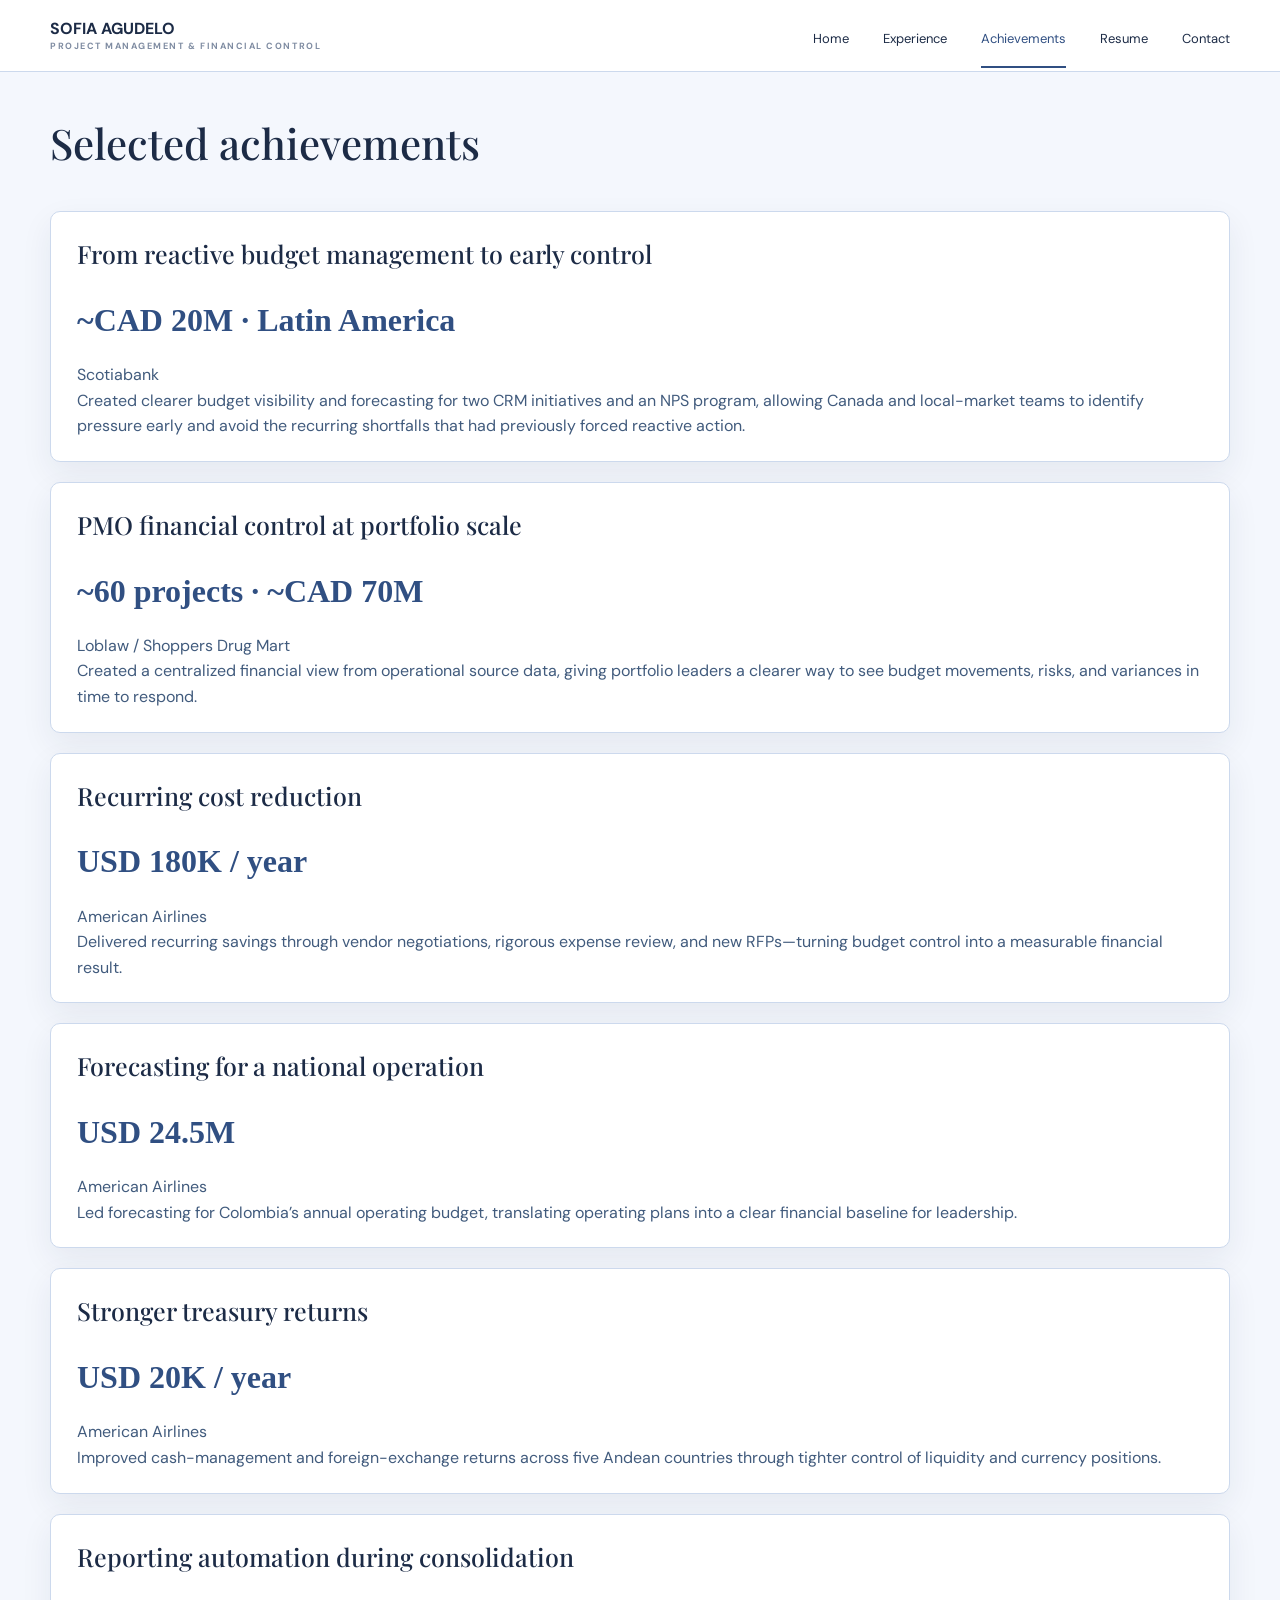
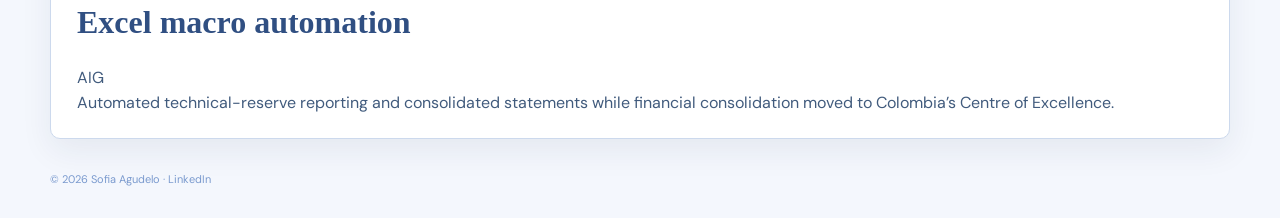
==== achievements.html @ 9b9e077f "Publish Sofia Agudelo portfolio" ====
<!doctype html>
<html lang="en"><head><meta charset="utf-8"><meta name="viewport" content="width=device-width,initial-scale=1"><meta name="robots" content="noindex,nofollow"><title>Achievements · Sofia Agudelo</title><link rel="stylesheet" href="styles.css"><link rel="icon" type="image/svg+xml" href="favicon.svg"><link rel="preconnect" href="https://fonts.googleapis.com"><link rel="preconnect" href="https://fonts.gstatic.com" crossorigin><link href="https://fonts.googleapis.com/css2?family=DM+Sans:wght@400;500;600,700&family=Playfair+Display:wght@500;600&display=swap" rel="stylesheet"></head>
<body><a class="skip" href="#main">Skip to content</a><nav class="nav" aria-label="Main navigation"><div class="wrap"><a class="brand" href="index.html"><span>SOFIA AGUDELO<small>PROJECT MANAGEMENT &amp; FINANCIAL CONTROL</small></span></a><div class="navlinks"><a href="index.html">Home</a><a href="experience.html">Experience</a><a href="achievements.html" class="active" aria-current="page">Achievements</a><a href="resume.html">Resume</a><a href="contact.html">Contact</a></div></div></nav>
<main id="main"><div class="wrap"><header class="page-heading"><h1 class="serif">Selected achievements</h1></header>
<section class="card content-card"><h2 class="serif">From reactive budget management to early control</h2><p><strong class="result">~CAD 20M · Latin America</strong>Scotiabank<br>Created clearer budget visibility and forecasting for two CRM initiatives and an NPS program, allowing Canada and local-market teams to identify pressure early and avoid the recurring shortfalls that had previously forced reactive action.</p></section>
<section class="card content-card"><h2 class="serif">PMO financial control at portfolio scale</h2><p><strong class="result">~60 projects · ~CAD 70M</strong>Loblaw / Shoppers Drug Mart<br>Created a centralized financial view from operational source data, giving portfolio leaders a clearer way to see budget movements, risks, and variances in time to respond.</p></section>
<section class="card content-card"><h2 class="serif">Recurring cost reduction</h2><p><strong class="result">USD 180K / year</strong>American Airlines<br>Delivered recurring savings through vendor negotiations, rigorous expense review, and new RFPs—turning budget control into a measurable financial result.</p></section>
<section class="card content-card"><h2 class="serif">Forecasting for a national operation</h2><p><strong class="result">USD 24.5M</strong>American Airlines<br>Led forecasting for Colombia’s annual operating budget, translating operating plans into a clear financial baseline for leadership.</p></section>
<section class="card content-card"><h2 class="serif">Stronger treasury returns</h2><p><strong class="result">USD 20K / year</strong>American Airlines<br>Improved cash-management and foreign-exchange returns across five Andean countries through tighter control of liquidity and currency positions.</p></section>
<section class="card content-card"><h2 class="serif">Reporting automation during consolidation</h2><p><strong class="result">Excel macro automation</strong>AIG<br>Automated technical-reserve reporting and consolidated statements while financial consolidation moved to Colombia’s Centre of Excellence.</p></section>
</div></main><footer class="wrap footer">© 2026 Sofia Agudelo · <a href="https://www.linkedin.com/in/sofia-agudelo/" target="_blank" rel="noopener noreferrer">LinkedIn</a></footer></body></html>
---- styles.css ----
:root{--ink:#1c2b46;--accent:#304f82;--text:#415b7d;--line:#ccd9ed;--soft:#f4f7fd;--white:#fff;--shadow:0 12px 32px rgba(28,43,70,.07)}
*{box-sizing:border-box}html{scroll-behavior:smooth}body{margin:0;font-family:"DM Sans",Arial,sans-serif;color:var(--ink);background:#fff}a{text-decoration:none;color:inherit}.serif{font-family:"Playfair Display",Georgia,serif}.wrap{width:min(1180px,calc(100% - 56px));margin:auto}
.nav{height:72px;border-bottom:1px solid #edf1f8;background:rgba(255,255,255,.95);position:sticky;top:0;z-index:30}.nav .wrap{height:100%;display:flex;align-items:center;justify-content:space-between}.brand{display:flex;gap:12px;align-items:center;font-weight:700}.brand small{display:block;font-size:9px;letter-spacing:.17em;color:#5e84c3}.navlinks{display:flex;gap:34px;align-items:center;font-size:13px}.navlinks a{padding:25px 0 16px;border-bottom:2px solid transparent}.navlinks a.active{color:var(--accent);border-color:var(--accent)}.btn{display:inline-flex;align-items:center;justify-content:center;gap:10px;padding:13px 23px;border-radius:7px;border:1px solid #afc2e1;font-weight:600;font-size:14px}.btn.primary{background:var(--accent);border-color:var(--accent);color:#fff;box-shadow:0 9px 22px rgba(48,79,130,.18)}.btn.dark{background:#304f82;border-color:#304f82;color:#fff}
.eyebrow{color:var(--accent);font-size:12px;font-weight:700;letter-spacing:.16em;text-transform:uppercase}.hero{position:relative;overflow:hidden;background:linear-gradient(135deg,#fff 0%,#fff 58%,#f5f7fb 58.2%,#fff 100%)}.hero-grid{min-height:330px;display:grid;grid-template-columns:1.2fr .8fr;align-items:end;gap:40px}.hero-copy{align-self:center;padding:25px 0}.hero h1{font-size:48px;line-height:1.04;margin:11px 0 15px;font-weight:500;letter-spacing:-.025em}.hero h1 em{font-style:normal;color:var(--accent)}.hero p{color:var(--text);font-size:16px;line-height:1.58;max-width:610px;margin:0 0 20px}.hero-actions{display:flex;gap:16px;flex-wrap:wrap}.download{display:inline-block;margin-top:18px;color:#4d77bd;text-decoration:underline;text-underline-offset:5px;font-size:13px}.portrait{height:330px;display:flex;align-items:flex-end;justify-content:center}.portrait img{height:318px;max-width:100%;object-fit:contain;object-position:center bottom;filter:drop-shadow(0 20px 30px rgba(28,43,70,.16))}
.trust{border-top:1px solid var(--line);border-bottom:1px solid var(--line);background:#fdfdfd}.trust-label{text-align:center;padding-top:12px;color:#6e91ca;letter-spacing:.18em;font-size:10px}.trust-row{display:grid;grid-template-columns:repeat(4,1fr);align-items:center;text-align:center;height:72px}.org{font-weight:700;font-size:23px}.scotia{color:#e31b23}.tang{color:#f66b13}.sofi{color:#3f67aa}
.section{padding:36px 0}.section h2{font-size:33px;text-align:center;margin:0 0 24px;font-weight:500}.strengths{display:grid;grid-template-columns:repeat(4,1fr);gap:14px}.impact-cards{display:grid;grid-template-columns:repeat(3,1fr);gap:16px}.card{border:1px solid var(--line);border-radius:10px;background:#fff;box-shadow:var(--shadow)}.strength{padding:20px;min-height:142px;display:grid;grid-template-columns:50px 1fr;gap:14px}.ico{width:48px;height:48px;border-radius:50%;background:#f0f3f9;display:grid;place-items:center;color:var(--accent)}.ico svg{width:26px;height:26px}.strength h3,.impact h3{font-family:"Playfair Display";font-size:19px;margin:0 0 8px}.strength p,.impact p{font-size:12.5px;color:#426db3;line-height:1.5;margin:0}.how{background:#fafbfd;border-top:1px solid #edf2f9;border-bottom:1px solid #edf2f9}.how-grid{display:grid;grid-template-columns:repeat(3,1fr);gap:14px}.how-item{padding:18px 20px;border-left:3px solid var(--accent);background:#fff;border-radius:8px;box-shadow:0 8px 22px rgba(28,43,70,.04)}.how-item h3{font-family:"Playfair Display";font-size:19px;margin:0 0 7px}.how-item p{font-size:12px;color:#426db3;line-height:1.5;margin:0}.how-item strong{display:block;color:var(--accent);font-size:10px;margin-top:9px}
.timeline-title{font-size:31px;text-align:center;margin:10px 0 17px}.timeline{display:grid;grid-template-columns:repeat(5,1fr);gap:12px;align-items:start}.job{text-align:center;border-top:1px solid #bfcee7;padding:14px 8px 0;position:relative}.job:before{content:"";position:absolute;top:-5px;left:50%;width:9px;height:9px;border-radius:50%;background:var(--accent);transform:translateX(-50%)}.years{color:var(--accent);font-weight:700;font-size:12px}.job h3{margin:9px 0 5px;font-size:17px}.job p{font-size:12px;color:#3a5f9d;margin:0}
.impact{padding:17px;border-left:3px solid var(--accent);min-height:0}.impact .ico{width:42px;height:42px}.impact .ico svg{width:23px;height:23px}.impact .big{font-family:"Playfair Display";color:var(--accent);font-size:34px;line-height:1;margin:6px 0 9px}.impact h3{font-size:18px;line-height:1.22;margin-bottom:6px}.impact p{font-size:12px;line-height:1.42}.impact-link{display:block;transition:transform .18s ease,box-shadow .18s ease}.impact-link:hover{transform:translateY(-3px);box-shadow:0 16px 36px rgba(28,43,70,.11)}.projects-intro{max-width:620px;margin:-12px auto 24px;text-align:center;color:#426db3;font-size:13px;line-height:1.55}.projects-grid{display:grid;grid-template-columns:repeat(3,1fr);gap:18px}.project{overflow:hidden;display:flex;flex-direction:column;min-height:100%;transition:transform .18s ease,box-shadow .18s ease}.project:hover{transform:translateY(-3px);box-shadow:0 16px 36px rgba(28,43,70,.11)}.project-preview{position:relative;height:210px;overflow:hidden;background:radial-gradient(circle at 50% 18%,#f3f6fa 0%,#f8f9fc 48%,#edf2f9 100%);display:flex;align-items:flex-end;justify-content:center;gap:8px;padding:22px 14px 0}.project-preview.green{background:radial-gradient(circle at 50% 18%,#e8fbef,#f5fbf7 52%,#e3f3e8)}.project-shot{width:31%;max-width:100px;border-radius:15px 15px 0 0;border:4px solid #16243c;border-bottom:0;background:#0f1929;box-shadow:0 13px 26px rgba(28,43,70,.18);overflow:hidden;transform-origin:bottom center}.project-shot:nth-child(1){transform:translateY(16px) rotate(-5deg) scale(.92)}.project-shot:nth-child(2){transform:scale(1.04);z-index:2}.project-shot:nth-child(3){transform:translateY(16px) rotate(5deg) scale(.92)}.project-shot img{width:100%;height:188px;object-fit:cover;object-position:top;display:block}.project-body{padding:18px 18px 17px;display:flex;flex-direction:column;flex:1}.project-kicker{color:var(--accent);font-size:9px;font-weight:700;letter-spacing:.11em;text-transform:uppercase;margin-bottom:7px}.project h3{font-family:"Playfair Display";font-size:20px;margin:0 0 7px}.project p{font-size:11.5px;color:#4d77bd;margin:0;line-height:1.45}.tags{display:flex;gap:6px;margin-top:auto;padding-top:13px}.tag{font-size:10px;background:#f3f6fa;color:#406aaf;padding:4px 8px;border-radius:5px}.projects-more{display:flex;justify-content:center;margin-top:22px}
.cta{margin:28px auto 36px;background:linear-gradient(120deg,#1c2b46,#304f82);border-radius:14px;color:#fff;min-height:128px;padding:27px 34px;display:grid;grid-template-columns:1.1fr 1fr;gap:30px;align-items:center;overflow:hidden}.cta h2{font-size:31px;margin:0;text-align:left}.cta h2 em{color:#ccd9ed;font-style:normal}.cta p{font-size:13px;color:#f4f7fd}.cta-actions{display:flex;gap:14px;align-items:center}.footer{padding:12px 0 30px;color:#7a9ace;font-size:11px}
.stats{margin-top:-18px;position:relative;z-index:2;display:grid;grid-template-columns:repeat(3,1fr);padding:26px 32px;gap:30px}.stat{display:flex;gap:18px;align-items:center;border-right:1px solid var(--line)}.stat:last-child{border:0}.stat .num{font-family:"Playfair Display";font-size:42px;line-height:1}.stat p{font-size:12px;color:#3f68ac;line-height:1.5;margin:0}.experience-list{position:relative;margin:34px 0}.experience-list:before{content:"";position:absolute;left:24px;top:0;bottom:0;width:1px;background:#b5c6e3}.exp{margin:0 0 16px 58px;padding:22px 24px;display:grid;grid-template-columns:180px 1fr 120px;gap:24px;position:relative}.exp:before{content:"";position:absolute;width:14px;height:14px;background:var(--accent);border:4px solid white;border-radius:50%;left:-42px;top:24px;box-shadow:0 0 0 1px #c7d4ea}.exp h3{font-family:"Playfair Display";font-size:23px;margin:0 0 8px}.exp ul{margin:0;padding-left:18px;color:#385d99;font-size:12.5px;line-height:1.5}.exp .when{color:var(--accent);font-weight:700;font-size:12px;text-align:right}
.case{display:grid;grid-template-columns:1.05fr .95fr;gap:26px;padding:28px}.case h3{font-family:"Playfair Display";font-size:25px;margin:8px 0}.case p,.case li{font-size:12.5px;color:#3f68ac;line-height:1.5}.metrics{display:grid;grid-template-columns:repeat(3,1fr);gap:12px;border:1px solid var(--line);border-radius:9px;padding:18px;margin-top:18px}.metric b{font-family:"Playfair Display";font-size:35px;color:var(--accent);display:block}.step{display:grid;grid-template-columns:50px 1fr;gap:12px;margin-bottom:18px}
.filters{display:flex;gap:40px;justify-content:center;margin:18px 0 28px;font-size:13px}.filters .active{border:1px solid var(--accent);color:var(--accent);padding:8px 22px;border-radius:7px}
.ai-grid{display:grid;grid-template-columns:repeat(4,1fr);gap:16px}.ai-card{overflow:hidden}.ai-card img{width:100%;height:165px;object-fit:cover}.ai-card .project-body{padding:14px}.more-grid{display:grid;grid-template-columns:repeat(5,1fr);gap:12px}.mini{padding:15px}.mini h4{margin:0 0 5px;font-size:13px}.mini p{font-size:11px;color:#4f79be;margin:0}
@media(max-width:900px){.wrap{width:min(100% - 30px,760px)}.navlinks{display:none}.hero-grid{grid-template-columns:1fr}.portrait{height:270px}.portrait img{height:260px}.strengths,.impact-cards,.projects-grid,.ai-grid{grid-template-columns:1fr 1fr}.timeline{grid-template-columns:1fr}.job{text-align:left}.how-grid{grid-template-columns:1fr}.stats{grid-template-columns:1fr}.stat{border-right:0;border-bottom:1px solid var(--line);padding-bottom:14px}.exp{grid-template-columns:1fr;margin-left:40px}.exp .when{text-align:left}.case{grid-template-columns:1fr}.cta{grid-template-columns:1fr}.more-grid{grid-template-columns:1fr 1fr}}
@media(max-width:560px){.wrap{width:calc(100% - 24px)}.hero h1{font-size:38px}.hero-grid{gap:24px}.hero-copy{padding:30px 0 0}.hero-actions{margin-bottom:0}.portrait{height:230px;margin-top:0}.portrait img{height:220px}.strengths,.projects-grid,.ai-grid,.more-grid{grid-template-columns:1fr}.impact-cards,.projects-grid{display:flex;gap:14px;overflow-x:auto;scroll-snap-type:x mandatory;scroll-padding-inline:24px;margin:0 -12px;padding:5px 24px 22px;scrollbar-width:none}.impact-cards::-webkit-scrollbar,.projects-grid::-webkit-scrollbar{display:none}.impact-cards .impact,.projects-grid .project{flex:0 0 min(84vw,350px);scroll-snap-align:center;opacity:.62;transform:scale(.96);transition:opacity .18s ease,transform .18s ease,box-shadow .18s ease}.impact-cards .impact{flex-basis:min(78vw,330px)}.impact-cards .impact.marquee-active,.projects-grid .project.marquee-active{opacity:1;transform:scale(1);box-shadow:0 16px 34px rgba(28,43,70,.13)}.trust-row{grid-template-columns:1fr 1fr;height:auto;padding:18px 0;gap:20px}.section h2,.timeline-title{font-size:28px}.stats{padding:20px}.cta{padding:25px 22px}.exp{margin-left:30px;padding:18px}}
.nr-logo{width:36px;height:29px;color:var(--accent);display:block;flex:0 0 auto}.brand{display:flex;gap:11px;align-items:center;font-weight:700}.brand>span{line-height:1.05}.brand small{display:block;font-size:9px;letter-spacing:.17em;color:#5e84c3;margin-top:4px}
.company-logo{display:inline-flex;align-items:center;gap:6px;font-weight:700;line-height:1;white-space:nowrap}.company-logo.scotia-logo{color:#e31b23;font-size:18px}.company-logo.tangerine-logo{color:#f66b13;font-size:18px}.company-logo.tech-logo{color:#1f3355;font-size:18px}.company-logo.sofi-logo{color:#3f67aa;font-size:18px}.sofi-dots{display:grid;grid-template-columns:repeat(3,3px);gap:2px}.sofi-dots i{width:3px;height:3px;border-radius:50%;background:currentColor;display:block}.sap-logo{display:inline-flex;align-items:center;background:#3a5f9c;color:white;font-weight:800;font-size:17px;letter-spacing:-.04em;padding:5px 12px 4px 9px;clip-path:polygon(0 0,100% 0,84% 100%,0 100%);line-height:1}.logo-stack{min-height:30px;display:flex;align-items:center;justify-content:center;margin:7px 0 5px}.job-logo{min-height:28px;display:flex;align-items:center;justify-content:center;margin:7px 0 4px}
.timeline-title{margin:0 0 24px!important}.timeline .job{display:block;transition:.18s ease;border-radius:8px;padding-bottom:10px}.timeline .job:hover{background:#f4f7fd;transform:translateY(-2px)}.timeline .job h3{margin-top:4px}.trust-row .company-logo{justify-content:center}

body{font-size:16px;line-height:1.6}.nav{height:auto;min-height:76px}.nav .wrap{gap:20px;flex-wrap:wrap;padding-block:16px}.navlinks{font-size:14px;gap:22px;flex-wrap:wrap}.navlinks a{padding:4px 0}.brand small{font-size:12px;letter-spacing:.06em}.hero-grid{min-height:410px;align-items:center}.hero h1{line-height:1.15}.portrait{height:290px;align-items:center}.photo-placeholder{height:260px;width:230px;border:1px dashed #8fa9d5;border-radius:12px;display:grid;place-content:center;text-align:center;color:#3a5f9d;background:#f4f7fd}.photo-placeholder small{font-size:14px}.draft-note{background:#f2f5fa;color:#415b7d;padding:10px 0;font-size:14px}.section{scroll-margin-top:100px}.section h2{text-align:left}.impact p,.how-item p,.job p,.exp ul,.footer{font-size:16px}.impact h3,.how-item h3{font-size:23px}.impact{padding:25px}.timeline{grid-template-columns:repeat(3,1fr)}.job{text-align:left;padding:18px}.job:before{left:18px}.years{font-size:14px}.pending{color:#416bb0}.page-heading{padding:50px 0 24px}.page-heading h1{font-size:42px;font-weight:500;margin:0 0 10px}.content-card{padding:28px;margin-bottom:20px}.content-card h2{font-size:25px;font-weight:500;margin-top:0}.content-card p{color:#3a5f9d}.empty-label{font-size:14px;color:#3a5f9d;border:1px dashed #8fa9d5;border-radius:7px;padding:12px 18px;display:inline-block}.footer{border-top:1px solid var(--line);padding-block:24px;margin-top:40px}.skip{position:absolute;left:16px;top:-100px;background:white;padding:12px;z-index:100}.skip:focus{top:10px}a:focus-visible{outline:3px solid #304f82;outline-offset:5px}.cta p{font-size:16px}.cta h2{font-size:30px}.eyebrow{font-size:14px}@media(max-width:900px){.navlinks{display:flex}.hero-grid{grid-template-columns:1fr 0.7fr}.portrait{height:auto}.photo-placeholder{width:100%;height:240px}}@media(max-width:600px){.nav .wrap{align-items:flex-start}.navlinks{gap:12px 18px}.hero-grid{grid-template-columns:1fr;padding-bottom:30px}.portrait{justify-content:flex-start}.photo-placeholder{width:100%;height:170px}.impact-cards{display:grid;grid-template-columns:1fr;margin:0;padding:0;overflow:visible}.impact-cards .impact{opacity:1;transform:none}.timeline{grid-template-columns:1fr}.hero h1,.page-heading h1{font-size:36px}.cta{margin-block:24px}.hero-copy{padding-top:32px}}@media(prefers-reduced-motion:reduce){html{scroll-behavior:auto}*{transition:none!important}}

.variant-bar{background:var(--ink);color:white;padding:10px 0;font-size:14px}.variant-bar .wrap{display:flex;justify-content:space-between;gap:12px;flex-wrap:wrap}.variant-bar a{text-decoration:underline;text-underline-offset:4px}

body{background:#f4f7fd}.nav{background:#f4f7fd;border-color:#ccd9ed}.hero{background:linear-gradient(135deg,#fff 0%,#fff 58%,#ccd9ed 58.2%,#f4f7fd 100%)}.how,.draft-note,.photo-placeholder{background:#f4f7fd;border-color:#ccd9ed}.brand small,.pending,.footer,.impact p,.how-item p,.job p,.content-card p,.photo-placeholder,.empty-label{color:#415b7d}.photo-placeholder,.empty-label,.btn,.job{border-color:#ccd9ed}.cta{background:linear-gradient(120deg,#1c2b46,#304f82)}.cta p{color:#f4f7fd}.navlinks a.active{border-color:#304f82}

/* Match the concise layout of Nicolas's profile. */
.hero-grid{min-height:330px}.hero-copy{padding:28px 0}.hero h1{font-size:48px;line-height:1.06;max-width:640px}.hero p{max-width:580px;line-height:1.58}.portrait{height:300px}.photo-placeholder{height:250px}.section{padding:30px 0}.section h2{text-align:center;font-size:33px;margin-bottom:22px}.impact{padding:22px;min-height:130px}.impact h3,.how-item h3{font-size:22px;margin-bottom:9px}.impact p,.how-item p{font-size:16px;line-height:1.5}.how-item{padding:20px}.trust-label{font-size:12px;color:var(--text);letter-spacing:.12em}.trust-row .org{font-size:21px;color:var(--ink);font-weight:500}.cta .cta-actions{justify-content:flex-end}.content-card{padding:22px 26px}.content-card p{margin-bottom:0}.page-heading{padding-top:38px}.footer{font-size:14px;margin-top:24px}@media(max-width:600px){.hero h1{font-size:38px}.hero-copy{padding-top:28px}.portrait{height:170px}.photo-placeholder{height:160px}.section h2{font-size:28px}.trust-row .org{font-size:18px}.cta .cta-actions{justify-content:flex-start}.impact{min-height:0}}

.resume-grid{display:grid;grid-template-columns:1fr 1fr;gap:18px}.resume-grid .content-card{margin-bottom:0}.content-card ul{padding-left:20px;margin:12px 0 0;color:var(--text);font-size:16px;line-height:1.65}.content-card .pending{font-size:14px}.resume-grid + .content-card{margin-top:20px}@media(max-width:700px){.resume-grid{grid-template-columns:1fr}}

.employer{font-weight:600;color:var(--accent)!important;margin-top:-4px}.result{display:block;font-family:Georgia,serif;font-size:32px;color:var(--accent);margin:8px 0 16px}.resume-career{margin:18px 0 32px}.resume-role{display:flex;justify-content:space-between;gap:24px;padding:16px 0;border-bottom:1px solid var(--line)}.resume-role p{margin:4px 0 0;color:var(--text)}.resume-role>span{font-size:14px;color:var(--text);text-align:right}.impact .big{font-size:32px}.content-card li+li{margin-top:5px}@media(max-width:600px){.resume-role{display:block}.resume-role>span{display:block;text-align:left;margin-top:6px}}

.portrait .sofia-portrait{width:260px;height:300px;object-fit:cover;object-position:center 30%;border-radius:12px;filter:none}@media(max-width:600px){.portrait{height:260px}.portrait .sofia-portrait{width:220px;height:260px}}

/* Larger transparent portrait aligned with the hero baseline. */
.hero-grid{min-height:390px;align-items:end}.hero .portrait{height:390px;align-self:end;align-items:flex-end;justify-content:center}.hero .portrait .sofia-portrait{display:block;width:auto;height:390px;max-width:100%;object-fit:contain;object-position:center bottom;border-radius:0;filter:none}@media(max-width:900px) and (min-width:601px){.hero .portrait{height:350px}.hero .portrait .sofia-portrait{height:auto;max-height:350px;width:100%}}@media(max-width:600px){.hero-grid{padding-bottom:0;gap:18px}.hero .portrait{height:330px}.hero .portrait .sofia-portrait{height:330px;width:auto}.hero-copy{padding-bottom:0}}

/* Shared system aligned to Nicolas's profile */
.nav{height:72px;min-height:72px;background:rgba(255,255,255,.95)}.nav .wrap{height:72px;padding-block:0;gap:24px;flex-wrap:nowrap}.brand small{font-size:9px;letter-spacing:.17em;color:#7f8ca2}.navlinks{font-size:13px;gap:34px;flex-wrap:nowrap}.navlinks a{padding:25px 0 16px}.footer{border:0;padding:12px 0 30px;margin-top:0;font-size:11px;color:#7a9ace}.experience-hero{background:linear-gradient(135deg,#fff 0%,#fff 58%,#e8f0fa 58.2%,#fff 100%)}.experience-hero .wrap{min-height:240px;padding:54px 0 40px}.experience-hero h1{font:500 48px/1.04 "Playfair Display",Georgia,serif;margin:0 0 12px}.experience-hero p{margin:0;max-width:590px;color:var(--text);font-size:16px;line-height:1.58}.experience-list{position:relative;max-width:1080px;margin:48px auto 40px;padding-left:10px}.experience-list:before{content:"";position:absolute;left:30px;top:0;bottom:0;width:1px;background:#b9c9df}.exp{scroll-margin-top:92px;margin:0 0 16px 72px;padding:24px 26px;display:grid;grid-template-columns:190px minmax(0,1fr) 132px;gap:24px;position:relative;border:1px solid var(--line);border-radius:10px;background:#fff;box-shadow:var(--shadow)}.exp:before{content:"";position:absolute;width:14px;height:14px;background:var(--accent);border:4px solid white;border-radius:50%;left:-50px;top:24px;box-shadow:0 0 0 1px #c8d7e9}.exp h2{font:500 23px/1.2 "Playfair Display",Georgia,serif;margin:0 0 8px}.exp ul{margin:0;padding-left:18px;color:var(--text);font-size:12.5px;line-height:1.55}.exp li+li{margin-top:9px}.exp time{color:var(--accent);font-weight:700;font-size:12px;text-align:right;padding-top:5px}.exp-meta{display:flex;flex-direction:column;align-items:flex-start;gap:12px}.exp-meta strong{font-size:16px;line-height:1.25}.tag{display:inline-block;font-size:10px;background:#edf3fb;color:#476793;padding:4px 8px;border-radius:5px}.resume-page{padding-bottom:40px}.resume-head{padding:42px 0 24px;display:flex;justify-content:space-between;align-items:end;gap:24px}.resume-head h1{font:500 44px/1.04 "Playfair Display",Georgia,serif;margin:0 0 7px}.resume-head p{margin:0;color:#647187}.resume-summary{border-top:1px solid var(--line);border-bottom:1px solid var(--line);padding:20px 0;margin-bottom:32px}.resume-summary p{font:500 22px/1.35 "Playfair Display",Georgia,serif;max-width:720px;margin:0}.resume-section{margin:0 0 36px}.section-label{font-size:11px;letter-spacing:.16em;color:var(--accent);font-weight:700;margin-bottom:12px}.resume-list{border-top:1px solid var(--line)}.resume-list a{display:grid;grid-template-columns:minmax(0,1fr) 150px 20px;gap:20px;align-items:center;border-bottom:1px solid var(--line);padding:17px 4px;transition:background .18s ease,padding .18s ease}.resume-list a:hover{background:#f6f9fe;padding-inline:12px}.resume-list strong{font:500 20px/1.2 "Playfair Display",Georgia,serif;display:block}.resume-list small{display:block;color:var(--text);font-size:13px;margin-top:4px}.resume-list time{color:var(--accent);font-size:12px;font-weight:700;text-align:right}.resume-list b{font-size:19px;color:var(--accent);font-weight:500}.credential-grid{display:grid;grid-template-columns:1fr 1fr;gap:14px}.credential-grid article{border:1px solid var(--line);border-radius:10px;padding:18px 20px;min-height:94px}.credential-grid strong{font:500 19px/1.22 "Playfair Display",Georgia,serif;display:block}.credential-grid span{display:block;font-size:13px;color:var(--text);margin-top:7px}.skill-line{margin:0;color:var(--text);font-size:14px;line-height:1.6;max-width:900px}@media(max-width:900px){.nav .wrap{height:auto;min-height:72px;flex-wrap:wrap;padding-block:12px}.navlinks{display:flex;gap:14px 22px;flex-wrap:wrap}.experience-hero .wrap{padding:40px 0}.exp{grid-template-columns:1fr;margin-left:46px}.exp:before{left:-38px}.experience-list:before{left:20px}.exp time{text-align:left}.credential-grid{grid-template-columns:1fr}.resume-list a{grid-template-columns:minmax(0,1fr) 120px 18px}}@media(max-width:560px){.navlinks{font-size:12px}.experience-hero h1{font-size:38px}.experience-list{margin-top:30px}.exp{margin-left:30px;padding:18px}.resume-head{padding:32px 0 20px;align-items:flex-start;flex-direction:column}.resume-head h1{font-size:36px}.resume-summary p{font-size:20px}.resume-list a{grid-template-columns:1fr 18px;gap:10px;padding:16px 2px}.resume-list time{grid-column:1;color:var(--text);text-align:left}.resume-list b{grid-column:2;grid-row:1}.credential-grid article{min-height:auto}.footer{font-size:11px}}
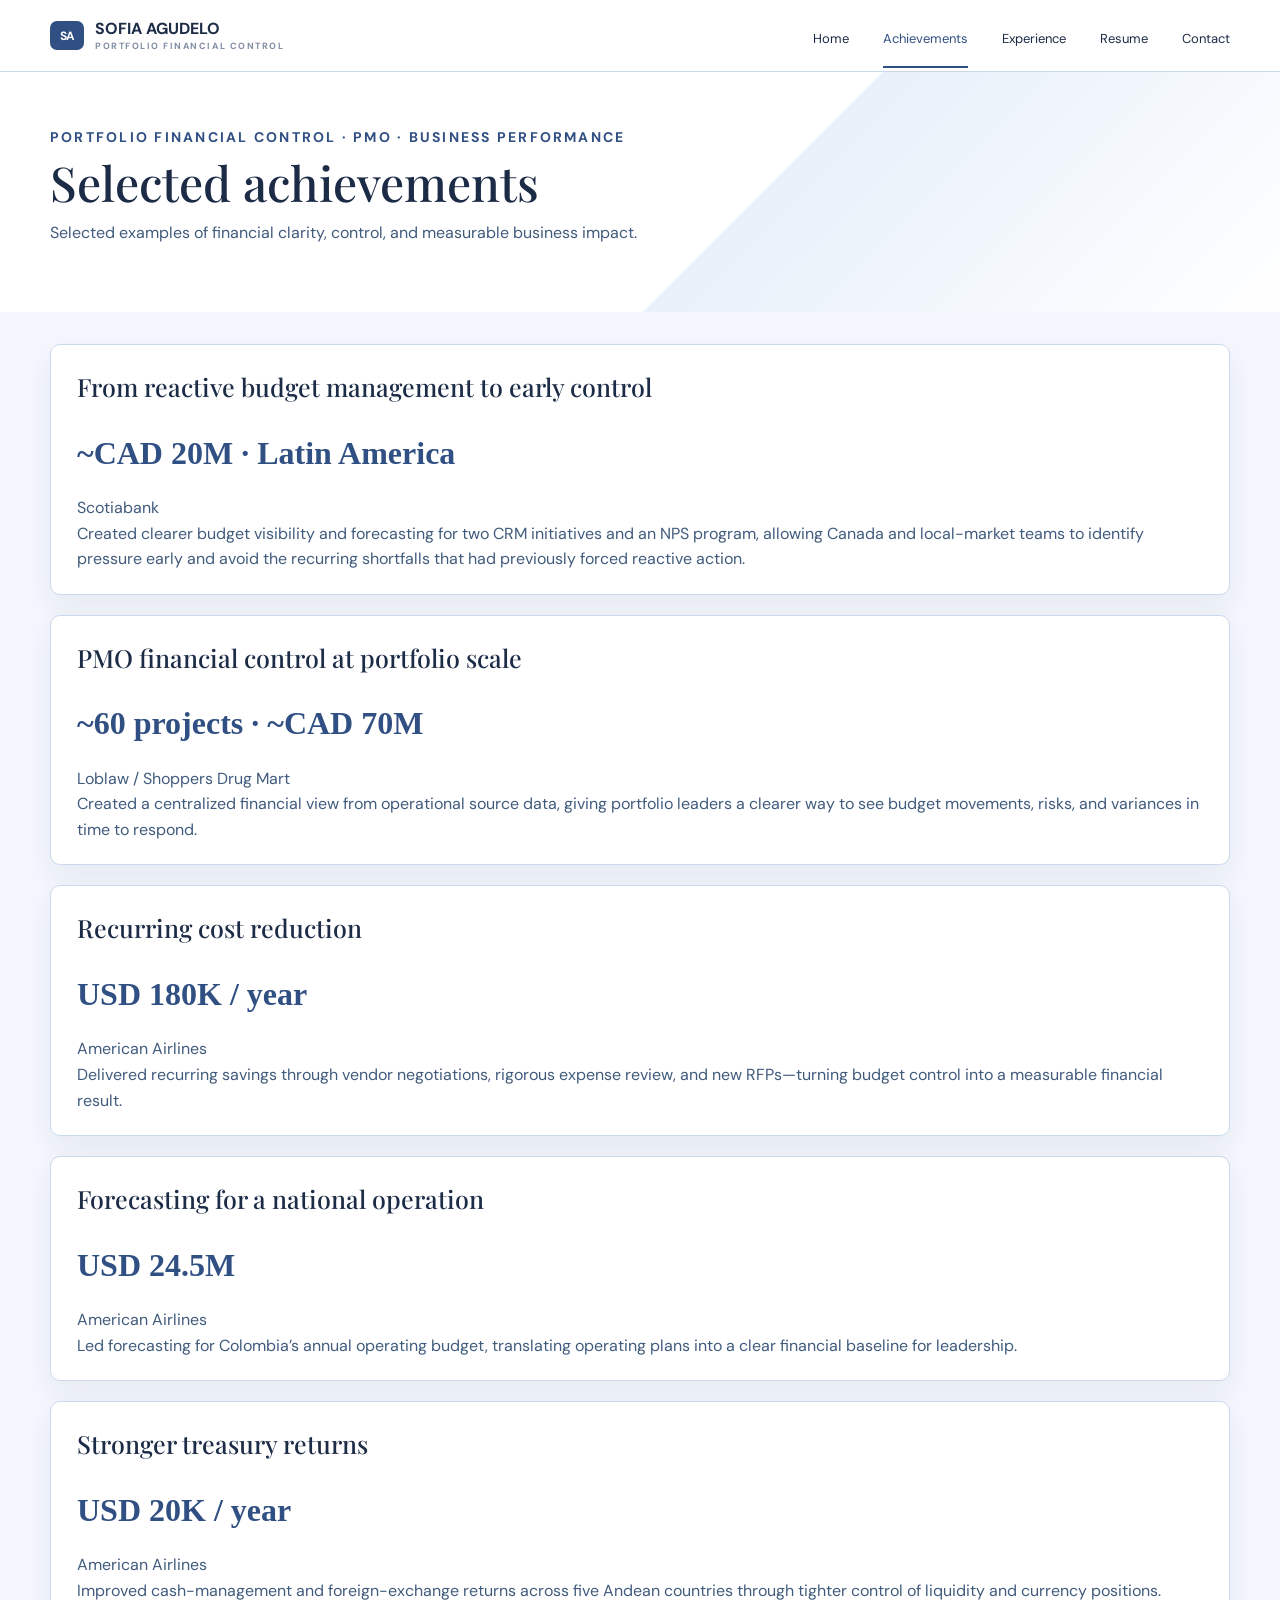
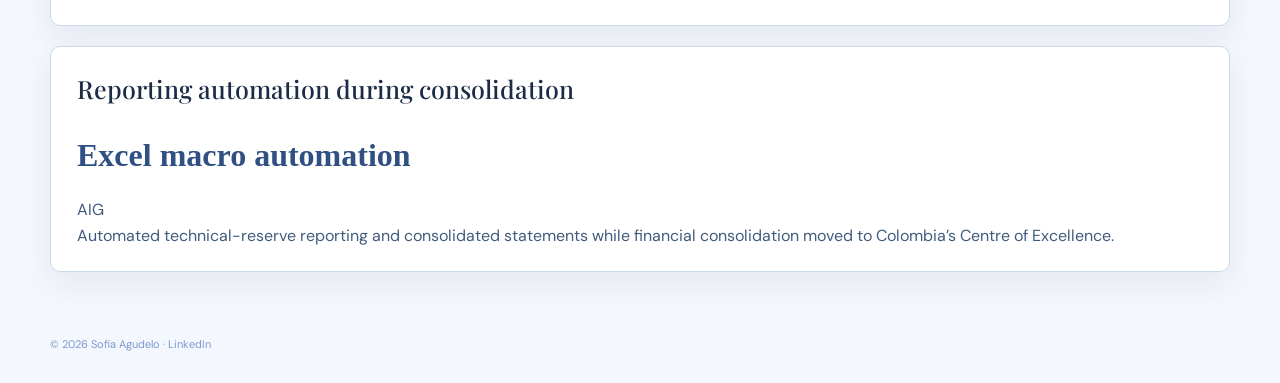
==== commit 98404690: "Polish Sofia portfolio experience" ====
--- a/achievements.html
+++ b/achievements.html
@@ -1,7 +1,7 @@
 <!doctype html>
-<html lang="en"><head><meta charset="utf-8"><meta name="viewport" content="width=device-width,initial-scale=1"><meta name="robots" content="noindex,nofollow"><title>Achievements · Sofia Agudelo</title><link rel="stylesheet" href="styles.css"><link rel="icon" type="image/svg+xml" href="favicon.svg"><link rel="preconnect" href="https://fonts.googleapis.com"><link rel="preconnect" href="https://fonts.gstatic.com" crossorigin><link href="https://fonts.googleapis.com/css2?family=DM+Sans:wght@400;500;600,700&family=Playfair+Display:wght@500;600&display=swap" rel="stylesheet"></head>
-<body><a class="skip" href="#main">Skip to content</a><nav class="nav" aria-label="Main navigation"><div class="wrap"><a class="brand" href="index.html"><span>SOFIA AGUDELO<small>PROJECT MANAGEMENT &amp; FINANCIAL CONTROL</small></span></a><div class="navlinks"><a href="index.html">Home</a><a href="experience.html">Experience</a><a href="achievements.html" class="active" aria-current="page">Achievements</a><a href="resume.html">Resume</a><a href="contact.html">Contact</a></div></div></nav>
-<main id="main"><div class="wrap"><header class="page-heading"><h1 class="serif">Selected achievements</h1></header>
+<html lang="en"><head><meta charset="utf-8"><meta name="viewport" content="width=device-width,initial-scale=1"><meta name="robots" content="noindex,nofollow"><title>Achievements · Sofia Agudelo</title><link rel="stylesheet" href="styles.css?v=20260928-4"><link rel="icon" type="image/svg+xml" href="favicon.svg"><link rel="preconnect" href="https://fonts.googleapis.com"><link rel="preconnect" href="https://fonts.gstatic.com" crossorigin><link href="https://fonts.googleapis.com/css2?family=DM+Sans:wght@400;500;600;700&family=Playfair+Display:wght@500;600&display=swap" rel="stylesheet"></head>
+<body><a class="skip" href="#main">Skip to content</a><nav class="nav" aria-label="Main navigation"><div class="wrap"><a class="brand" href="index.html"><span>SOFIA AGUDELO<small>PORTFOLIO FINANCIAL CONTROL</small></span></a><div class="navlinks"><a href="index.html">Home</a><a href="achievements.html" class="active" aria-current="page">Achievements</a><a href="experience.html">Experience</a><a href="resume.html">Resume</a><a href="contact.html">Contact</a></div></div></nav>
+<main id="main"><header class="experience-hero"><div class="wrap"><div class="eyebrow">Portfolio Financial Control · PMO · Business Performance</div><h1 class="serif">Selected achievements</h1><p>Selected examples of financial clarity, control, and measurable business impact.</p></div></header><div class="wrap">
 <section class="card content-card"><h2 class="serif">From reactive budget management to early control</h2><p><strong class="result">~CAD 20M · Latin America</strong>Scotiabank<br>Created clearer budget visibility and forecasting for two CRM initiatives and an NPS program, allowing Canada and local-market teams to identify pressure early and avoid the recurring shortfalls that had previously forced reactive action.</p></section>
 <section class="card content-card"><h2 class="serif">PMO financial control at portfolio scale</h2><p><strong class="result">~60 projects · ~CAD 70M</strong>Loblaw / Shoppers Drug Mart<br>Created a centralized financial view from operational source data, giving portfolio leaders a clearer way to see budget movements, risks, and variances in time to respond.</p></section>
 <section class="card content-card"><h2 class="serif">Recurring cost reduction</h2><p><strong class="result">USD 180K / year</strong>American Airlines<br>Delivered recurring savings through vendor negotiations, rigorous expense review, and new RFPs—turning budget control into a measurable financial result.</p></section>
--- a/styles.css
+++ b/styles.css
@@ -38,3 +38,27 @@
 
 /* Shared system aligned to Nicolas's profile */
 .nav{height:72px;min-height:72px;background:rgba(255,255,255,.95)}.nav .wrap{height:72px;padding-block:0;gap:24px;flex-wrap:nowrap}.brand small{font-size:9px;letter-spacing:.17em;color:#7f8ca2}.navlinks{font-size:13px;gap:34px;flex-wrap:nowrap}.navlinks a{padding:25px 0 16px}.footer{border:0;padding:12px 0 30px;margin-top:0;font-size:11px;color:#7a9ace}.experience-hero{background:linear-gradient(135deg,#fff 0%,#fff 58%,#e8f0fa 58.2%,#fff 100%)}.experience-hero .wrap{min-height:240px;padding:54px 0 40px}.experience-hero h1{font:500 48px/1.04 "Playfair Display",Georgia,serif;margin:0 0 12px}.experience-hero p{margin:0;max-width:590px;color:var(--text);font-size:16px;line-height:1.58}.experience-list{position:relative;max-width:1080px;margin:48px auto 40px;padding-left:10px}.experience-list:before{content:"";position:absolute;left:30px;top:0;bottom:0;width:1px;background:#b9c9df}.exp{scroll-margin-top:92px;margin:0 0 16px 72px;padding:24px 26px;display:grid;grid-template-columns:190px minmax(0,1fr) 132px;gap:24px;position:relative;border:1px solid var(--line);border-radius:10px;background:#fff;box-shadow:var(--shadow)}.exp:before{content:"";position:absolute;width:14px;height:14px;background:var(--accent);border:4px solid white;border-radius:50%;left:-50px;top:24px;box-shadow:0 0 0 1px #c8d7e9}.exp h2{font:500 23px/1.2 "Playfair Display",Georgia,serif;margin:0 0 8px}.exp ul{margin:0;padding-left:18px;color:var(--text);font-size:12.5px;line-height:1.55}.exp li+li{margin-top:9px}.exp time{color:var(--accent);font-weight:700;font-size:12px;text-align:right;padding-top:5px}.exp-meta{display:flex;flex-direction:column;align-items:flex-start;gap:12px}.exp-meta strong{font-size:16px;line-height:1.25}.tag{display:inline-block;font-size:10px;background:#edf3fb;color:#476793;padding:4px 8px;border-radius:5px}.resume-page{padding-bottom:40px}.resume-head{padding:42px 0 24px;display:flex;justify-content:space-between;align-items:end;gap:24px}.resume-head h1{font:500 44px/1.04 "Playfair Display",Georgia,serif;margin:0 0 7px}.resume-head p{margin:0;color:#647187}.resume-summary{border-top:1px solid var(--line);border-bottom:1px solid var(--line);padding:20px 0;margin-bottom:32px}.resume-summary p{font:500 22px/1.35 "Playfair Display",Georgia,serif;max-width:720px;margin:0}.resume-section{margin:0 0 36px}.section-label{font-size:11px;letter-spacing:.16em;color:var(--accent);font-weight:700;margin-bottom:12px}.resume-list{border-top:1px solid var(--line)}.resume-list a{display:grid;grid-template-columns:minmax(0,1fr) 150px 20px;gap:20px;align-items:center;border-bottom:1px solid var(--line);padding:17px 4px;transition:background .18s ease,padding .18s ease}.resume-list a:hover{background:#f6f9fe;padding-inline:12px}.resume-list strong{font:500 20px/1.2 "Playfair Display",Georgia,serif;display:block}.resume-list small{display:block;color:var(--text);font-size:13px;margin-top:4px}.resume-list time{color:var(--accent);font-size:12px;font-weight:700;text-align:right}.resume-list b{font-size:19px;color:var(--accent);font-weight:500}.credential-grid{display:grid;grid-template-columns:1fr 1fr;gap:14px}.credential-grid article{border:1px solid var(--line);border-radius:10px;padding:18px 20px;min-height:94px}.credential-grid strong{font:500 19px/1.22 "Playfair Display",Georgia,serif;display:block}.credential-grid span{display:block;font-size:13px;color:var(--text);margin-top:7px}.skill-line{margin:0;color:var(--text);font-size:14px;line-height:1.6;max-width:900px}@media(max-width:900px){.nav .wrap{height:auto;min-height:72px;flex-wrap:wrap;padding-block:12px}.navlinks{display:flex;gap:14px 22px;flex-wrap:wrap}.experience-hero .wrap{padding:40px 0}.exp{grid-template-columns:1fr;margin-left:46px}.exp:before{left:-38px}.experience-list:before{left:20px}.exp time{text-align:left}.credential-grid{grid-template-columns:1fr}.resume-list a{grid-template-columns:minmax(0,1fr) 120px 18px}}@media(max-width:560px){.navlinks{font-size:12px}.experience-hero h1{font-size:38px}.experience-list{margin-top:30px}.exp{margin-left:30px;padding:18px}.resume-head{padding:32px 0 20px;align-items:flex-start;flex-direction:column}.resume-head h1{font-size:36px}.resume-summary p{font-size:20px}.resume-list a{grid-template-columns:1fr 18px;gap:10px;padding:16px 2px}.resume-list time{grid-column:1;color:var(--text);text-align:left}.resume-list b{grid-column:2;grid-row:1}.credential-grid article{min-height:auto}.footer{font-size:11px}}
+.brand:before{content:"SA";display:grid;place-items:center;width:34px;height:29px;border-radius:7px;background:var(--accent);color:#fff;font:700 12px/1 "DM Sans",Arial,sans-serif;letter-spacing:-.05em;flex:0 0 auto}.experience-hero .eyebrow{margin-bottom:10px}.experience-hero + .wrap{padding-top:32px;padding-bottom:32px}.hero{background:linear-gradient(135deg,#fff 0%,#fff 58%,#e8f0fa 58.2%,#fff 100%)}.timeline .job{min-height:136px}.timeline .job h3{font:500 18px/1.2 "Playfair Display",Georgia,serif;color:var(--ink)}.timeline .job p{line-height:1.45}.timeline .job:focus-visible{outline:3px solid var(--accent);outline-offset:4px}@media(max-width:600px){.timeline{gap:12px}.timeline .job{min-height:auto;padding:18px 20px 18px 28px;border:1px solid var(--line);border-top:1px solid var(--line);border-radius:10px;box-shadow:var(--shadow)}.timeline .job:before{left:18px;top:18px}.timeline .job h3{margin:8px 0 5px}.timeline .job p{font-size:14px}}
+
+/* Keep anchored roles clear of the taller wrapped navigation on smaller screens. */
+@media(max-width:900px){.exp{scroll-margin-top:170px}}
+
+/* Responsive navigation is intentionally a solid two-row surface. */
+@media(max-width:900px){.nav{min-height:142px;height:142px;background:#fff!important;box-shadow:0 4px 16px rgba(28,43,70,.08);z-index:100}.nav .wrap{height:142px;min-height:142px;display:grid;grid-template-columns:1fr;grid-template-rows:72px 70px;gap:0;padding:0}.brand{align-self:center}.navlinks{width:100%;height:70px;display:flex;align-items:center;gap:22px;flex-wrap:nowrap;overflow-x:auto;white-space:nowrap;padding:0 2px;scrollbar-width:none}.navlinks::-webkit-scrollbar{display:none}.navlinks a{padding:24px 0 17px;flex:0 0 auto}.exp{scroll-margin-top:170px}}@media(max-width:560px){.nav{min-height:130px;height:130px}.nav .wrap{height:130px;min-height:130px;grid-template-rows:64px 66px}.brand:before{width:30px;height:27px;font-size:11px}.brand small{font-size:8px;letter-spacing:.12em}.navlinks{height:66px;gap:18px}.navlinks a{padding:21px 0 16px}.exp{scroll-margin-top:158px}}
+
+/* Navigation order and resume viewer. */
+.navlinks a[href="index.html"]{order:1}.navlinks a[href="achievements.html"]{order:2}.navlinks a[href="experience.html"]{order:3}.navlinks a[href="resume.html"]{order:4}.navlinks a[href="contact.html"]{order:5}.resume-view-page{padding:44px 0 38px}.resume-view-head{display:flex;align-items:end;justify-content:space-between;gap:24px;margin-bottom:26px}.resume-view-head h1{font:500 46px/1.04 "Playfair Display",Georgia,serif;margin:7px 0 8px}.resume-view-head p{margin:0;color:var(--text);font-size:15px}.resume-viewer{height:min(1060px,calc(100vh - 220px));min-height:720px;border:1px solid var(--line);border-radius:12px;overflow:hidden;background:#f4f7fd;box-shadow:var(--shadow)}.resume-viewer object{display:block;width:100%;height:100%;border:0}.resume-viewer p{margin:0;padding:28px;color:var(--text)}.experience-resume-link{margin-top:20px}@media(max-width:700px){.resume-view-page{padding-top:30px}.resume-view-head{align-items:flex-start;flex-direction:column;margin-bottom:18px}.resume-view-head h1{font-size:38px}.resume-viewer{height:calc(100vh - 230px);min-height:560px;border-radius:8px}.experience-resume-link{margin-top:16px}}
+
+/* Explicit ordering prevents page-specific markup from changing the menu sequence. */
+.navlinks a[href="index.html"]{order:1!important}.navlinks a[href="achievements.html"]{order:2!important}.navlinks a[href="experience.html"]{order:3!important}.navlinks a[href="resume.html"]{order:4!important}.navlinks a[href="contact.html"]{order:5!important}.brand:before,.btn.primary{background:#304f82!important;border-color:#304f82!important}.btn.primary{box-shadow:none}.resume-actions{display:flex;gap:12px;flex-wrap:wrap}.pdf-shell{background:#fff;border:1px solid var(--line);border-radius:12px;box-shadow:0 14px 34px rgba(28,43,70,.07);padding:10px;margin-bottom:36px}.pdf-shell object{width:100%;height:78vh;min-height:720px;border:0;border-radius:8px;display:block}.resume-preview{display:grid;gap:18px;padding:18px;background:#eaf0f9}.resume-preview img{display:block;width:100%;height:auto;background:#fff;box-shadow:0 8px 24px rgba(28,43,70,.16)}@media(max-width:700px){.pdf-shell{padding:5px;border-radius:8px}.pdf-shell object{height:72vh;min-height:560px}.resume-preview{gap:8px;padding:8px}.resume-actions{width:100%}}
+
+/* A flatter career timeline: company and contribution read as one statement. */
+.timeline .job h3{display:inline;font:600 17px/1.45 "DM Sans",Arial,sans-serif;color:var(--ink);margin:0}.timeline .job h3:after{content:" · "}.timeline .job p{display:inline;font-size:14px;line-height:1.45;color:var(--text)}@media(max-width:600px){.timeline .job h3{font-size:16px}.timeline .job p{font-size:14px}}
+
+/* Override legacy card typography so this change is obvious in every browser. */
+.timeline .job h3{display:block!important;font:600 16px/1.35 "DM Sans",Arial,sans-serif!important;color:var(--ink)!important;margin:7px 0 2px!important}.timeline .job h3:after{content:""!important}.timeline .job p{display:block!important;margin:0!important;font-size:13px!important;line-height:1.45!important;color:var(--text)!important}
+
+/* Desktop timeline mirrors the compact five-stage composition of Nicolas's profile. */
+@media(min-width:901px){.timeline{grid-template-columns:repeat(5,1fr)!important;gap:12px!important;align-items:start}.timeline .job{min-height:0!important;text-align:center!important;padding:14px 8px 16px!important;border-top:1px solid #bfcee7!important}.timeline .job:before{left:50%!important;top:-5px!important}.timeline .job h3{display:block!important;font:700 18px/1.2 "DM Sans",Arial,sans-serif!important;margin:9px 0 6px!important;text-align:center!important}.timeline .job p{display:block!important;font-size:12px!important;line-height:1.45!important;text-align:center!important}.timeline .years{font-size:12px!important}.timeline .job[href$="#loblaw"] h3{color:#c52035!important}.timeline .job[href$="#scotiabank"] h3{color:#e31b23!important}.timeline .job[href$="#cimento"] h3{color:#304f82!important}.timeline .job[href$="#aig"] h3{color:#4875ab!important}.timeline .job[href$="#american-budget"] h3{color:#2f5f9e!important}}
+
+@media(max-width:900px){.timeline{display:grid!important;grid-template-columns:1fr!important;gap:0!important;position:relative!important;margin:0 0 0 46px!important;padding:0 0 0 42px!important}.timeline:before{content:""!important;position:absolute!important;left:0!important;top:10px!important;bottom:28px!important;width:1px!important;background:#8fb2e9!important}.timeline .job{min-height:0!important;text-align:left!important;border:0!important;border-radius:0!important;background:transparent!important;box-shadow:none!important;padding:0 0 28px!important}.timeline .job:before{left:-54px!important;top:7px!important;width:17px!important;height:17px!important;border:0!important;box-shadow:none!important;background:#304f82!important}.timeline .job h3{display:block!important;text-align:left!important;font:700 18px/1.25 "DM Sans",Arial,sans-serif!important;margin:8px 0 6px!important}.timeline .job p{display:block!important;text-align:left!important;font-size:14px!important;line-height:1.45!important;margin:0!important}.timeline .years{font-size:14px!important}.timeline .job:last-child{padding-bottom:0!important}}
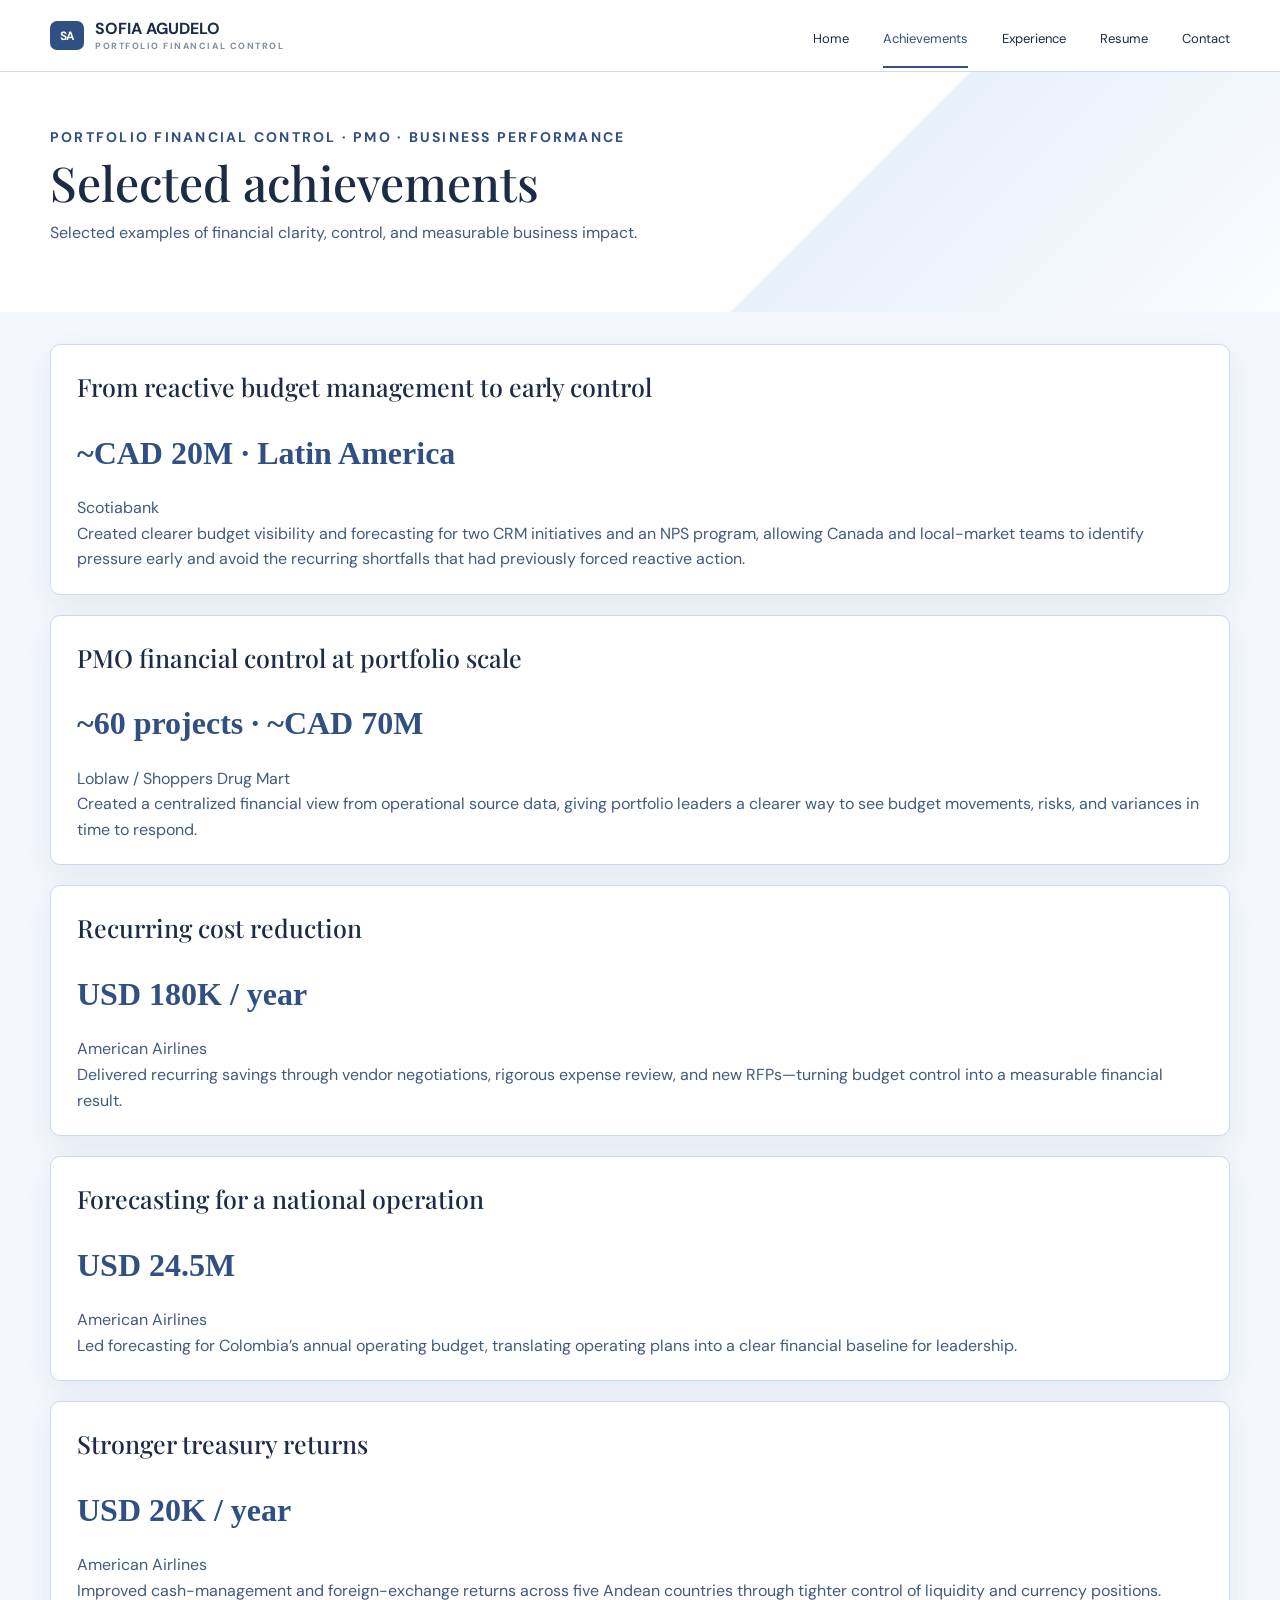
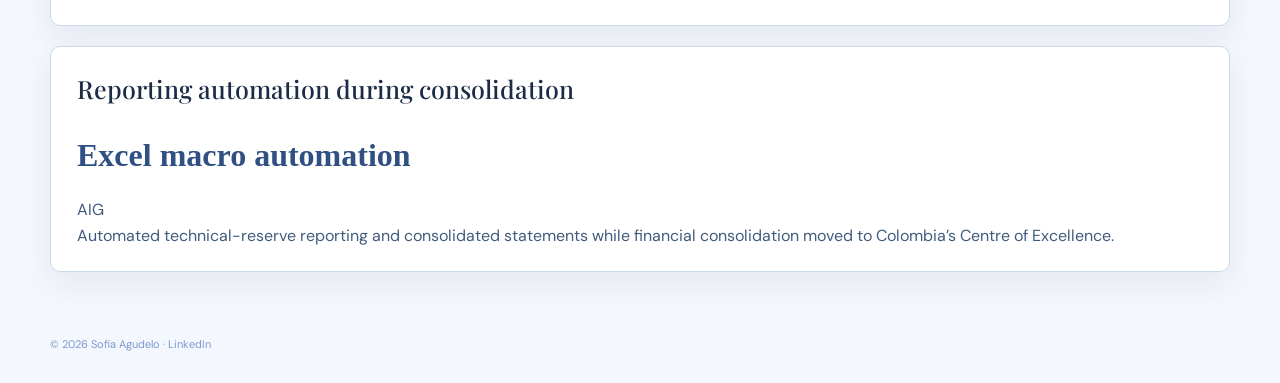
==== commit f4cb1c53: "Use shared banner geometry" ====
--- a/achievements.html
+++ b/achievements.html
@@ -1,5 +1,5 @@
 <!doctype html>
-<html lang="en"><head><meta charset="utf-8"><meta name="viewport" content="width=device-width,initial-scale=1"><meta name="robots" content="noindex,nofollow"><title>Achievements · Sofia Agudelo</title><link rel="stylesheet" href="styles.css?v=20260928-4"><link rel="icon" type="image/svg+xml" href="favicon.svg"><link rel="preconnect" href="https://fonts.googleapis.com"><link rel="preconnect" href="https://fonts.gstatic.com" crossorigin><link href="https://fonts.googleapis.com/css2?family=DM+Sans:wght@400;500;600;700&family=Playfair+Display:wght@500;600&display=swap" rel="stylesheet"></head>
+<html lang="en"><head><meta charset="utf-8"><meta name="viewport" content="width=device-width,initial-scale=1"><meta name="robots" content="noindex,nofollow"><title>Achievements · Sofia Agudelo</title><link rel="stylesheet" href="styles.css?v=20260928-4"><link rel="stylesheet" href="banner-fix.css?v=20260930-1"><link rel="icon" type="image/svg+xml" href="favicon.svg"><link rel="preconnect" href="https://fonts.googleapis.com"><link rel="preconnect" href="https://fonts.gstatic.com" crossorigin><link href="https://fonts.googleapis.com/css2?family=DM+Sans:wght@400;500;600;700&family=Playfair+Display:wght@500;600&display=swap" rel="stylesheet"></head>
 <body><a class="skip" href="#main">Skip to content</a><nav class="nav" aria-label="Main navigation"><div class="wrap"><a class="brand" href="index.html"><span>SOFIA AGUDELO<small>PORTFOLIO FINANCIAL CONTROL</small></span></a><div class="navlinks"><a href="index.html">Home</a><a href="achievements.html" class="active" aria-current="page">Achievements</a><a href="experience.html">Experience</a><a href="resume.html">Resume</a><a href="contact.html">Contact</a></div></div></nav>
 <main id="main"><header class="experience-hero"><div class="wrap"><div class="eyebrow">Portfolio Financial Control · PMO · Business Performance</div><h1 class="serif">Selected achievements</h1><p>Selected examples of financial clarity, control, and measurable business impact.</p></div></header><div class="wrap">
 <section class="card content-card"><h2 class="serif">From reactive budget management to early control</h2><p><strong class="result">~CAD 20M · Latin America</strong>Scotiabank<br>Created clearer budget visibility and forecasting for two CRM initiatives and an NPS program, allowing Canada and local-market teams to identify pressure early and avoid the recurring shortfalls that had previously forced reactive action.</p></section>
--- a/banner-fix.css
+++ b/banner-fix.css
@@ -0,0 +1,44 @@
+/* Shared top-banner geometry across all pages.
+   The gradient is rendered on the same virtual canvas so the diagonal keeps
+   the same angle/scale even when individual headers have different heights. */
+.hero,
+.experience-hero,
+.resume-view-head {
+  background-image: linear-gradient(135deg,#fff 0%,#fff 58%,#e8f0fa 58.2%,#fff 100%) !important;
+  background-size: 100vw 390px !important;
+  background-position: center top !important;
+  background-repeat: no-repeat !important;
+}
+
+/* Resume previously used a constrained header. Extend only its banner to the
+   viewport while keeping the existing content alignment and typography. */
+.resume-view-head {
+  position: relative;
+  left: 50%;
+  width: 100vw;
+  margin-left: -50vw;
+  padding-left: max(28px, calc((100vw - 1180px) / 2));
+  padding-right: max(28px, calc((100vw - 1180px) / 2));
+}
+
+/* Home now has five truthful industry labels, including Sofia's current
+   retail-pharmacy experience at Loblaw / Shoppers Drug Mart. */
+.trust-row { grid-template-columns: repeat(5,1fr); }
+
+@media (max-width: 900px) {
+  .hero,
+  .experience-hero,
+  .resume-view-head { background-size: 100vw 430px !important; }
+  .resume-view-head {
+    padding-left: max(15px, calc((100vw - 760px) / 2));
+    padding-right: max(15px, calc((100vw - 760px) / 2));
+  }
+}
+
+@media (max-width: 560px) {
+  .hero,
+  .experience-hero,
+  .resume-view-head { background-size: 100vw 520px !important; }
+  .trust-row { grid-template-columns: 1fr 1fr; }
+  .resume-view-head { padding-left: 12px; padding-right: 12px; }
+}
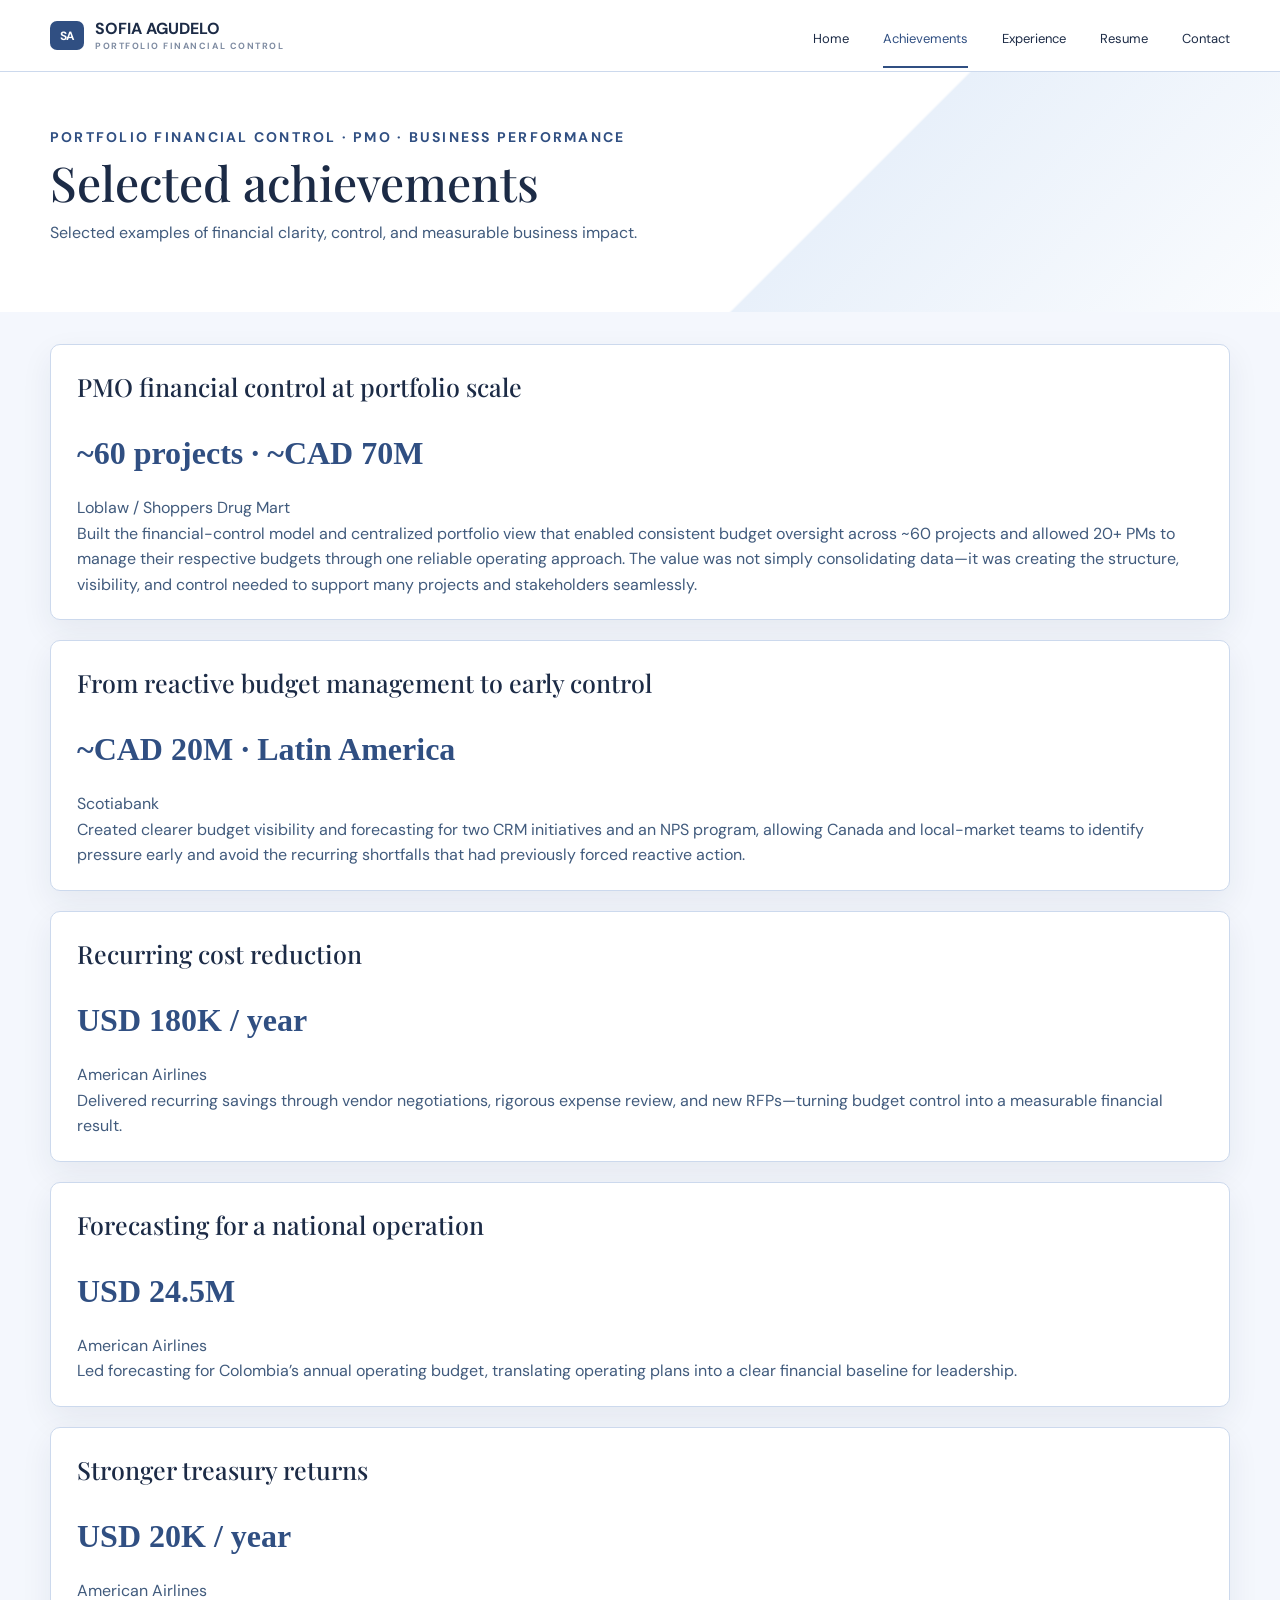
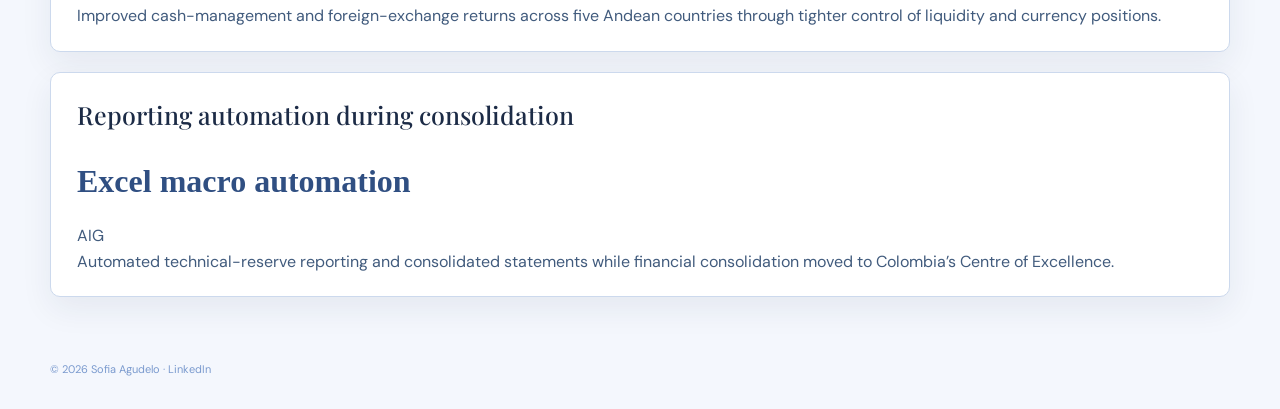
==== commit 0dd693de: "Reorder achievements and strengthen portfolio-control story" ====
--- a/achievements.html
+++ b/achievements.html
@@ -2,8 +2,8 @@
 <html lang="en"><head><meta charset="utf-8"><meta name="viewport" content="width=device-width,initial-scale=1"><meta name="robots" content="noindex,nofollow"><title>Achievements · Sofia Agudelo</title><link rel="stylesheet" href="styles.css?v=20260928-4"><link rel="stylesheet" href="banner-fix.css?v=20260930-1"><link rel="icon" type="image/svg+xml" href="favicon.svg"><link rel="preconnect" href="https://fonts.googleapis.com"><link rel="preconnect" href="https://fonts.gstatic.com" crossorigin><link href="https://fonts.googleapis.com/css2?family=DM+Sans:wght@400;500;600;700&family=Playfair+Display:wght@500;600&display=swap" rel="stylesheet"></head>
 <body><a class="skip" href="#main">Skip to content</a><nav class="nav" aria-label="Main navigation"><div class="wrap"><a class="brand" href="index.html"><span>SOFIA AGUDELO<small>PORTFOLIO FINANCIAL CONTROL</small></span></a><div class="navlinks"><a href="index.html">Home</a><a href="achievements.html" class="active" aria-current="page">Achievements</a><a href="experience.html">Experience</a><a href="resume.html">Resume</a><a href="contact.html">Contact</a></div></div></nav>
 <main id="main"><header class="experience-hero"><div class="wrap"><div class="eyebrow">Portfolio Financial Control · PMO · Business Performance</div><h1 class="serif">Selected achievements</h1><p>Selected examples of financial clarity, control, and measurable business impact.</p></div></header><div class="wrap">
+<section class="card content-card"><h2 class="serif">PMO financial control at portfolio scale</h2><p><strong class="result">~60 projects · ~CAD 70M</strong>Loblaw / Shoppers Drug Mart<br>Built the financial-control model and centralized portfolio view that enabled consistent budget oversight across ~60 projects and allowed 20+ PMs to manage their respective budgets through one reliable operating approach. The value was not simply consolidating data—it was creating the structure, visibility, and control needed to support many projects and stakeholders seamlessly.</p></section>
 <section class="card content-card"><h2 class="serif">From reactive budget management to early control</h2><p><strong class="result">~CAD 20M · Latin America</strong>Scotiabank<br>Created clearer budget visibility and forecasting for two CRM initiatives and an NPS program, allowing Canada and local-market teams to identify pressure early and avoid the recurring shortfalls that had previously forced reactive action.</p></section>
-<section class="card content-card"><h2 class="serif">PMO financial control at portfolio scale</h2><p><strong class="result">~60 projects · ~CAD 70M</strong>Loblaw / Shoppers Drug Mart<br>Created a centralized financial view from operational source data, giving portfolio leaders a clearer way to see budget movements, risks, and variances in time to respond.</p></section>
 <section class="card content-card"><h2 class="serif">Recurring cost reduction</h2><p><strong class="result">USD 180K / year</strong>American Airlines<br>Delivered recurring savings through vendor negotiations, rigorous expense review, and new RFPs—turning budget control into a measurable financial result.</p></section>
 <section class="card content-card"><h2 class="serif">Forecasting for a national operation</h2><p><strong class="result">USD 24.5M</strong>American Airlines<br>Led forecasting for Colombia’s annual operating budget, translating operating plans into a clear financial baseline for leadership.</p></section>
 <section class="card content-card"><h2 class="serif">Stronger treasury returns</h2><p><strong class="result">USD 20K / year</strong>American Airlines<br>Improved cash-management and foreign-exchange returns across five Andean countries through tighter control of liquidity and currency positions.</p></section>
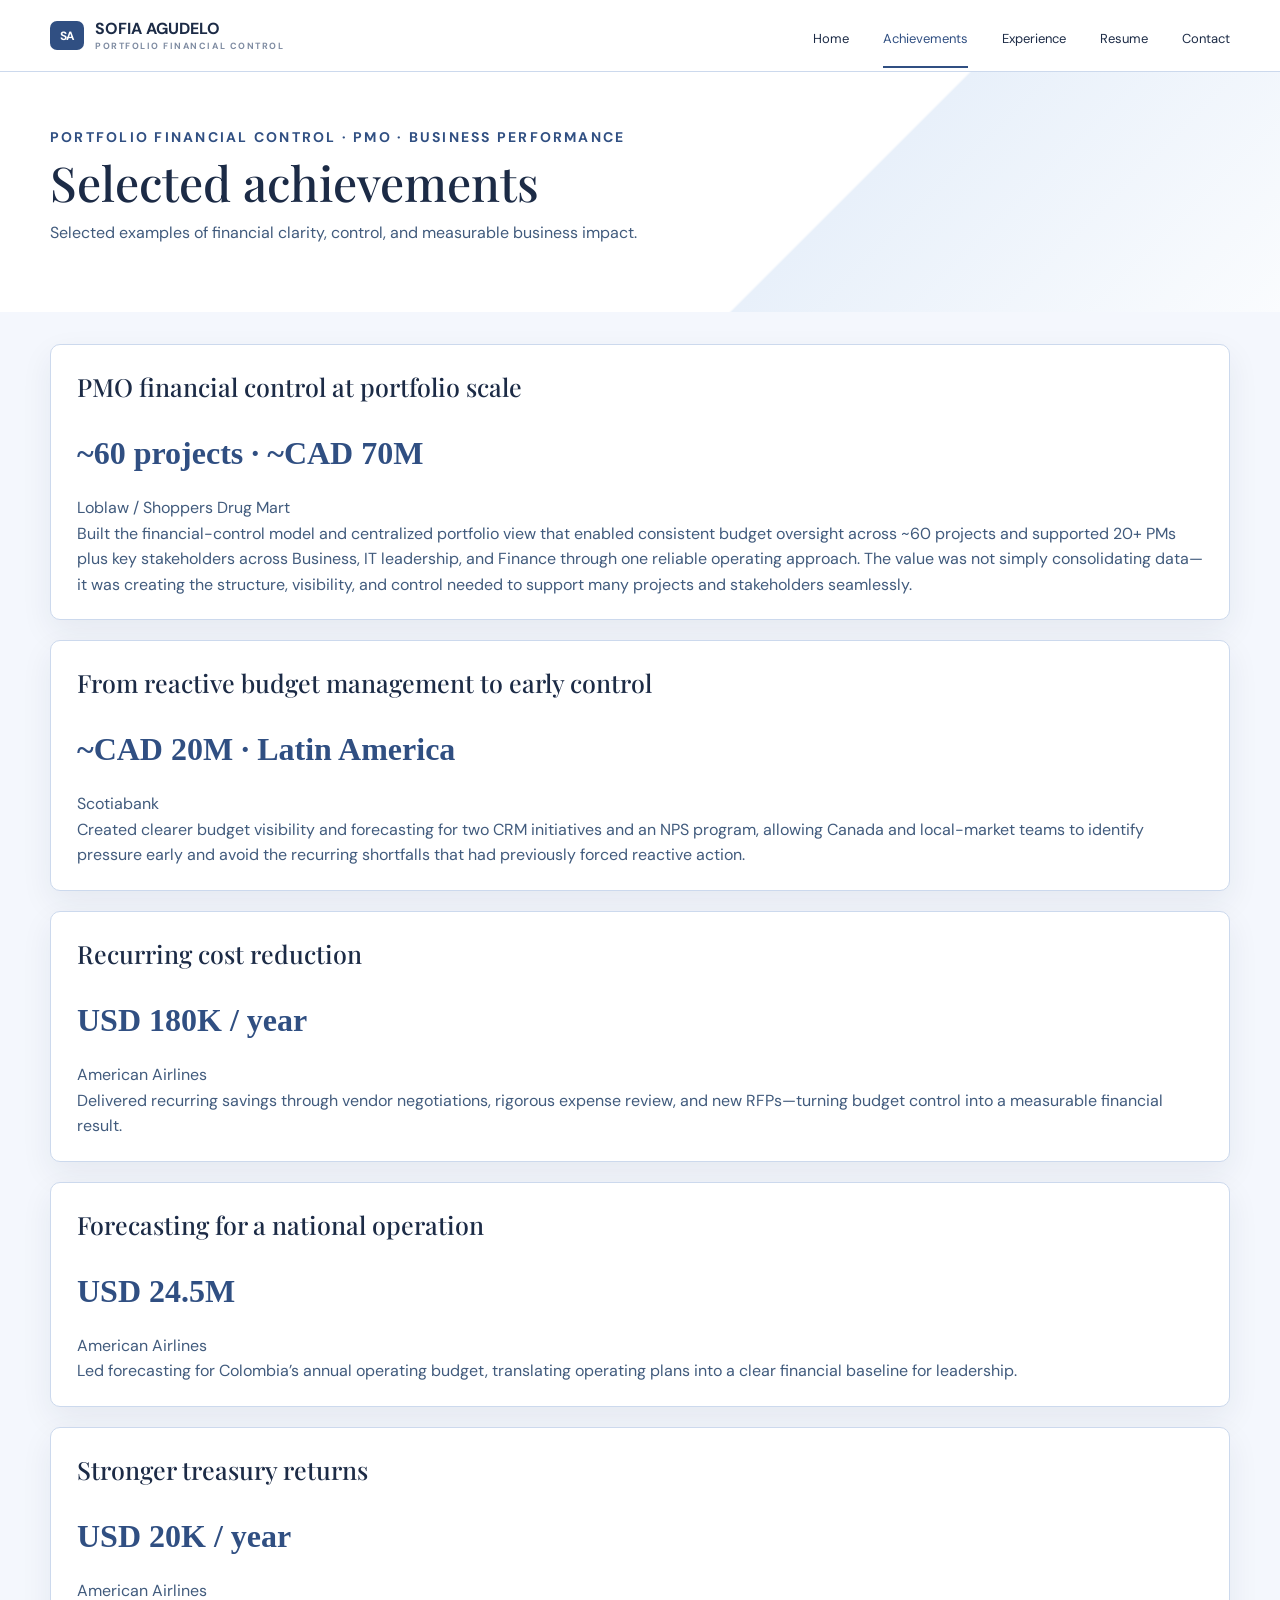
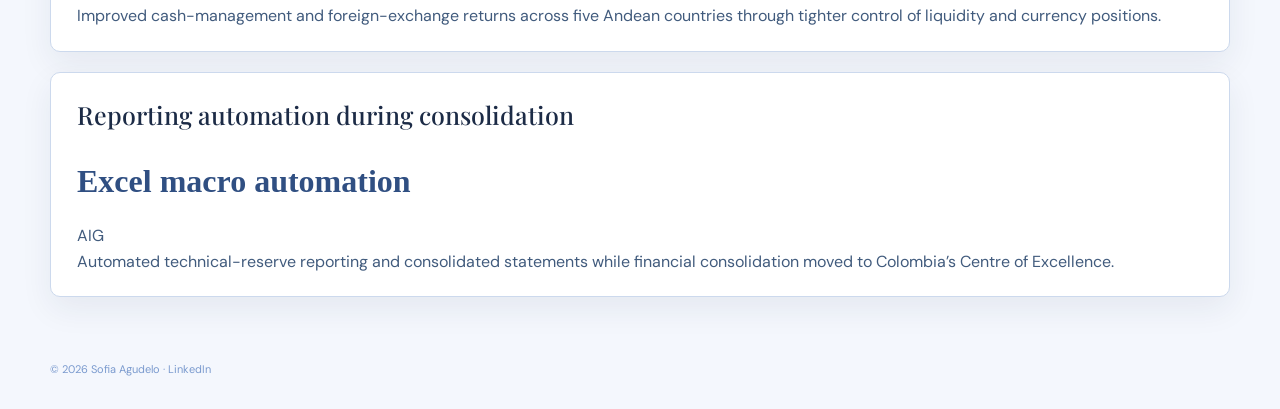
==== commit cf9f8481: "Broaden portfolio stakeholders in achievement" ====
--- a/achievements.html
+++ b/achievements.html
@@ -2,7 +2,7 @@
 <html lang="en"><head><meta charset="utf-8"><meta name="viewport" content="width=device-width,initial-scale=1"><meta name="robots" content="noindex,nofollow"><title>Achievements · Sofia Agudelo</title><link rel="stylesheet" href="styles.css?v=20260928-4"><link rel="stylesheet" href="banner-fix.css?v=20260930-1"><link rel="icon" type="image/svg+xml" href="favicon.svg"><link rel="preconnect" href="https://fonts.googleapis.com"><link rel="preconnect" href="https://fonts.gstatic.com" crossorigin><link href="https://fonts.googleapis.com/css2?family=DM+Sans:wght@400;500;600;700&family=Playfair+Display:wght@500;600&display=swap" rel="stylesheet"></head>
 <body><a class="skip" href="#main">Skip to content</a><nav class="nav" aria-label="Main navigation"><div class="wrap"><a class="brand" href="index.html"><span>SOFIA AGUDELO<small>PORTFOLIO FINANCIAL CONTROL</small></span></a><div class="navlinks"><a href="index.html">Home</a><a href="achievements.html" class="active" aria-current="page">Achievements</a><a href="experience.html">Experience</a><a href="resume.html">Resume</a><a href="contact.html">Contact</a></div></div></nav>
 <main id="main"><header class="experience-hero"><div class="wrap"><div class="eyebrow">Portfolio Financial Control · PMO · Business Performance</div><h1 class="serif">Selected achievements</h1><p>Selected examples of financial clarity, control, and measurable business impact.</p></div></header><div class="wrap">
-<section class="card content-card"><h2 class="serif">PMO financial control at portfolio scale</h2><p><strong class="result">~60 projects · ~CAD 70M</strong>Loblaw / Shoppers Drug Mart<br>Built the financial-control model and centralized portfolio view that enabled consistent budget oversight across ~60 projects and allowed 20+ PMs to manage their respective budgets through one reliable operating approach. The value was not simply consolidating data—it was creating the structure, visibility, and control needed to support many projects and stakeholders seamlessly.</p></section>
+<section class="card content-card"><h2 class="serif">PMO financial control at portfolio scale</h2><p><strong class="result">~60 projects · ~CAD 70M</strong>Loblaw / Shoppers Drug Mart<br>Built the financial-control model and centralized portfolio view that enabled consistent budget oversight across ~60 projects and supported 20+ PMs plus key stakeholders across Business, IT leadership, and Finance through one reliable operating approach. The value was not simply consolidating data—it was creating the structure, visibility, and control needed to support many projects and stakeholders seamlessly.</p></section>
 <section class="card content-card"><h2 class="serif">From reactive budget management to early control</h2><p><strong class="result">~CAD 20M · Latin America</strong>Scotiabank<br>Created clearer budget visibility and forecasting for two CRM initiatives and an NPS program, allowing Canada and local-market teams to identify pressure early and avoid the recurring shortfalls that had previously forced reactive action.</p></section>
 <section class="card content-card"><h2 class="serif">Recurring cost reduction</h2><p><strong class="result">USD 180K / year</strong>American Airlines<br>Delivered recurring savings through vendor negotiations, rigorous expense review, and new RFPs—turning budget control into a measurable financial result.</p></section>
 <section class="card content-card"><h2 class="serif">Forecasting for a national operation</h2><p><strong class="result">USD 24.5M</strong>American Airlines<br>Led forecasting for Colombia’s annual operating budget, translating operating plans into a clear financial baseline for leadership.</p></section>
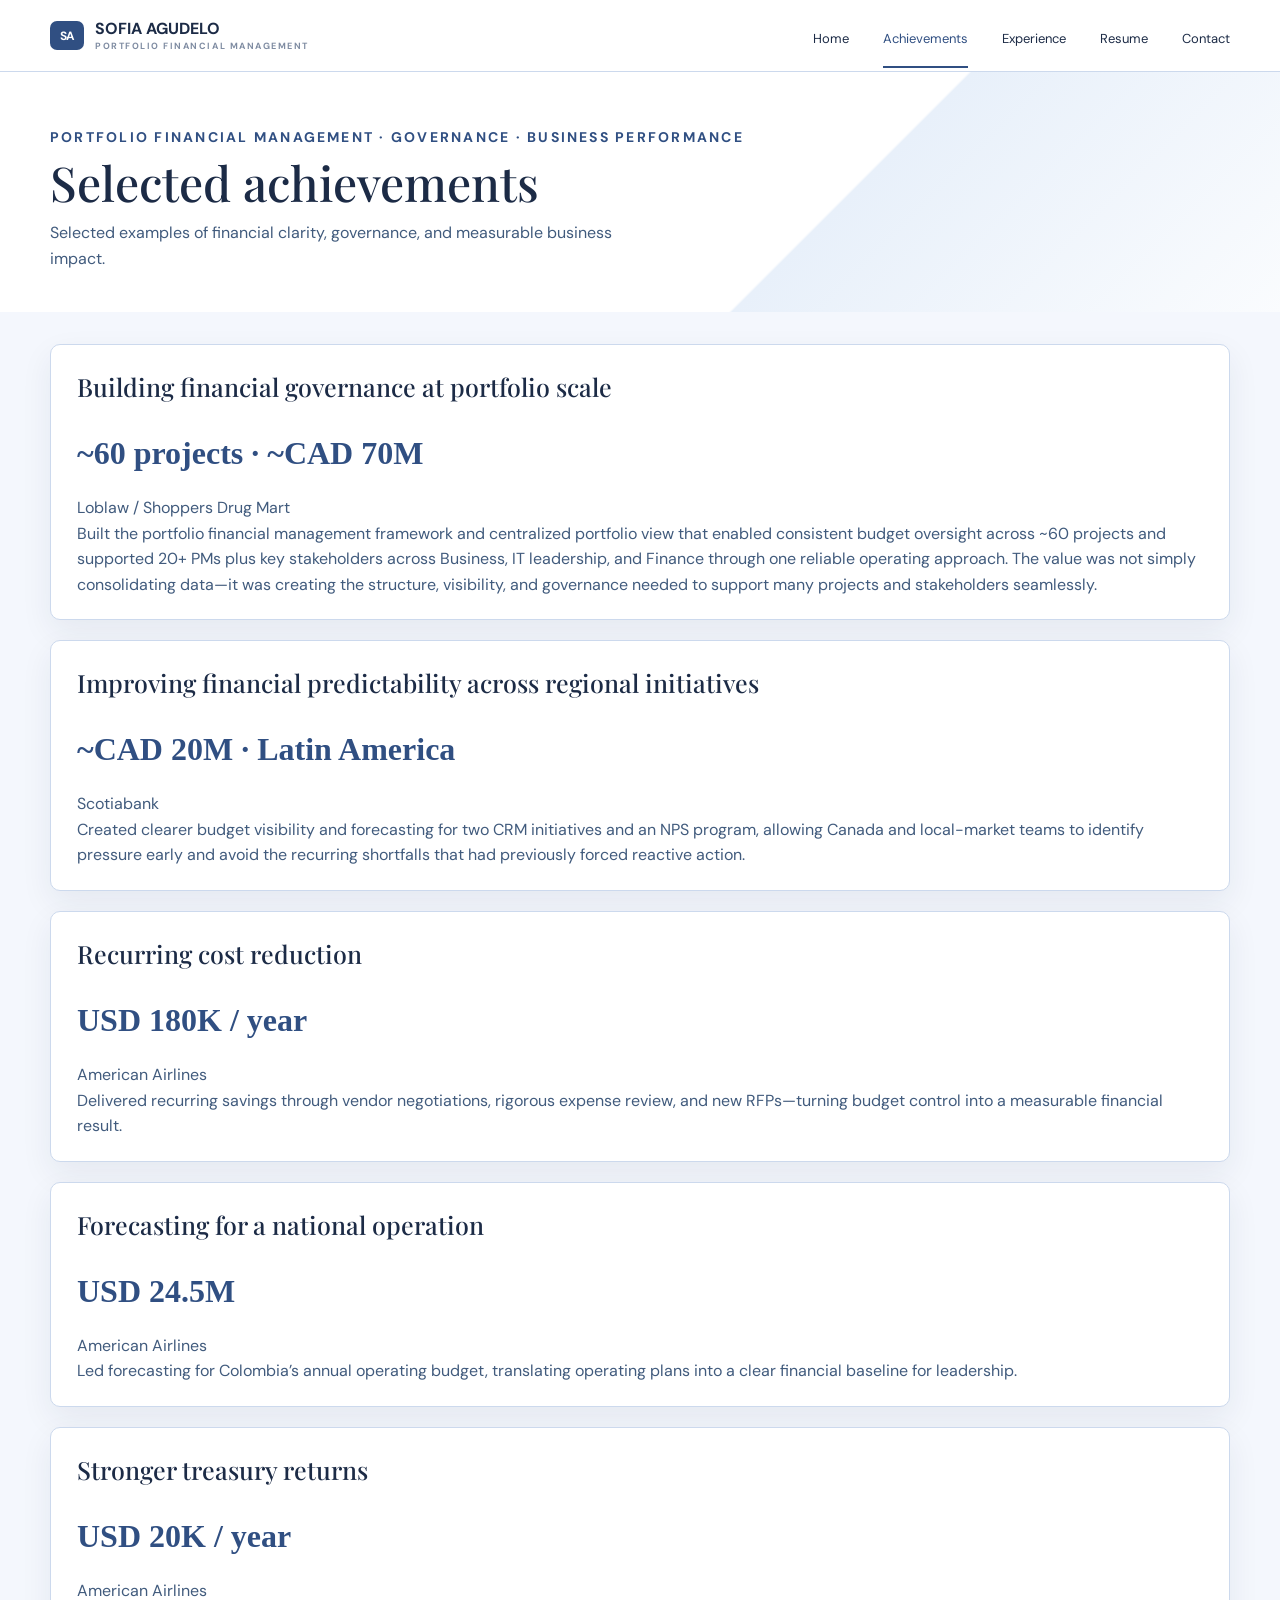
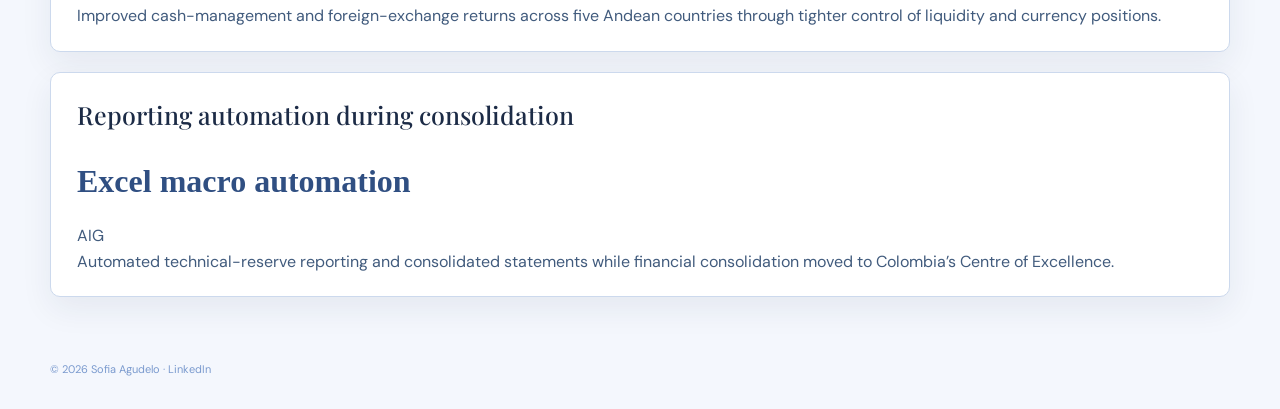
==== commit 9c0e9232: "Update portfolio positioning and website copy" ====
--- a/achievements.html
+++ b/achievements.html
@@ -1,9 +1,9 @@
 <!doctype html>
 <html lang="en"><head><meta charset="utf-8"><meta name="viewport" content="width=device-width,initial-scale=1"><meta name="robots" content="noindex,nofollow"><title>Achievements · Sofia Agudelo</title><link rel="stylesheet" href="styles.css?v=20260928-4"><link rel="stylesheet" href="banner-fix.css?v=20260930-1"><link rel="icon" type="image/svg+xml" href="favicon.svg"><link rel="preconnect" href="https://fonts.googleapis.com"><link rel="preconnect" href="https://fonts.gstatic.com" crossorigin><link href="https://fonts.googleapis.com/css2?family=DM+Sans:wght@400;500;600;700&family=Playfair+Display:wght@500;600&display=swap" rel="stylesheet"></head>
-<body><a class="skip" href="#main">Skip to content</a><nav class="nav" aria-label="Main navigation"><div class="wrap"><a class="brand" href="index.html"><span>SOFIA AGUDELO<small>PORTFOLIO FINANCIAL CONTROL</small></span></a><div class="navlinks"><a href="index.html">Home</a><a href="achievements.html" class="active" aria-current="page">Achievements</a><a href="experience.html">Experience</a><a href="resume.html">Resume</a><a href="contact.html">Contact</a></div></div></nav>
-<main id="main"><header class="experience-hero"><div class="wrap"><div class="eyebrow">Portfolio Financial Control · PMO · Business Performance</div><h1 class="serif">Selected achievements</h1><p>Selected examples of financial clarity, control, and measurable business impact.</p></div></header><div class="wrap">
-<section class="card content-card"><h2 class="serif">PMO financial control at portfolio scale</h2><p><strong class="result">~60 projects · ~CAD 70M</strong>Loblaw / Shoppers Drug Mart<br>Built the financial-control model and centralized portfolio view that enabled consistent budget oversight across ~60 projects and supported 20+ PMs plus key stakeholders across Business, IT leadership, and Finance through one reliable operating approach. The value was not simply consolidating data—it was creating the structure, visibility, and control needed to support many projects and stakeholders seamlessly.</p></section>
-<section class="card content-card"><h2 class="serif">From reactive budget management to early control</h2><p><strong class="result">~CAD 20M · Latin America</strong>Scotiabank<br>Created clearer budget visibility and forecasting for two CRM initiatives and an NPS program, allowing Canada and local-market teams to identify pressure early and avoid the recurring shortfalls that had previously forced reactive action.</p></section>
+<body><a class="skip" href="#main">Skip to content</a><nav class="nav" aria-label="Main navigation"><div class="wrap"><a class="brand" href="index.html"><span>SOFIA AGUDELO<small>PORTFOLIO FINANCIAL MANAGEMENT</small></span></a><div class="navlinks"><a href="index.html">Home</a><a href="achievements.html" class="active" aria-current="page">Achievements</a><a href="experience.html">Experience</a><a href="resume.html">Resume</a><a href="contact.html">Contact</a></div></div></nav>
+<main id="main"><header class="experience-hero"><div class="wrap"><div class="eyebrow">Portfolio Financial Management · Governance · Business Performance</div><h1 class="serif">Selected achievements</h1><p>Selected examples of financial clarity, governance, and measurable business impact.</p></div></header><div class="wrap">
+<section class="card content-card"><h2 class="serif">Building financial governance at portfolio scale</h2><p><strong class="result">~60 projects · ~CAD 70M</strong>Loblaw / Shoppers Drug Mart<br>Built the portfolio financial management framework and centralized portfolio view that enabled consistent budget oversight across ~60 projects and supported 20+ PMs plus key stakeholders across Business, IT leadership, and Finance through one reliable operating approach. The value was not simply consolidating data—it was creating the structure, visibility, and governance needed to support many projects and stakeholders seamlessly.</p></section>
+<section class="card content-card"><h2 class="serif">Improving financial predictability across regional initiatives</h2><p><strong class="result">~CAD 20M · Latin America</strong>Scotiabank<br>Created clearer budget visibility and forecasting for two CRM initiatives and an NPS program, allowing Canada and local-market teams to identify pressure early and avoid the recurring shortfalls that had previously forced reactive action.</p></section>
 <section class="card content-card"><h2 class="serif">Recurring cost reduction</h2><p><strong class="result">USD 180K / year</strong>American Airlines<br>Delivered recurring savings through vendor negotiations, rigorous expense review, and new RFPs—turning budget control into a measurable financial result.</p></section>
 <section class="card content-card"><h2 class="serif">Forecasting for a national operation</h2><p><strong class="result">USD 24.5M</strong>American Airlines<br>Led forecasting for Colombia’s annual operating budget, translating operating plans into a clear financial baseline for leadership.</p></section>
 <section class="card content-card"><h2 class="serif">Stronger treasury returns</h2><p><strong class="result">USD 20K / year</strong>American Airlines<br>Improved cash-management and foreign-exchange returns across five Andean countries through tighter control of liquidity and currency positions.</p></section>
